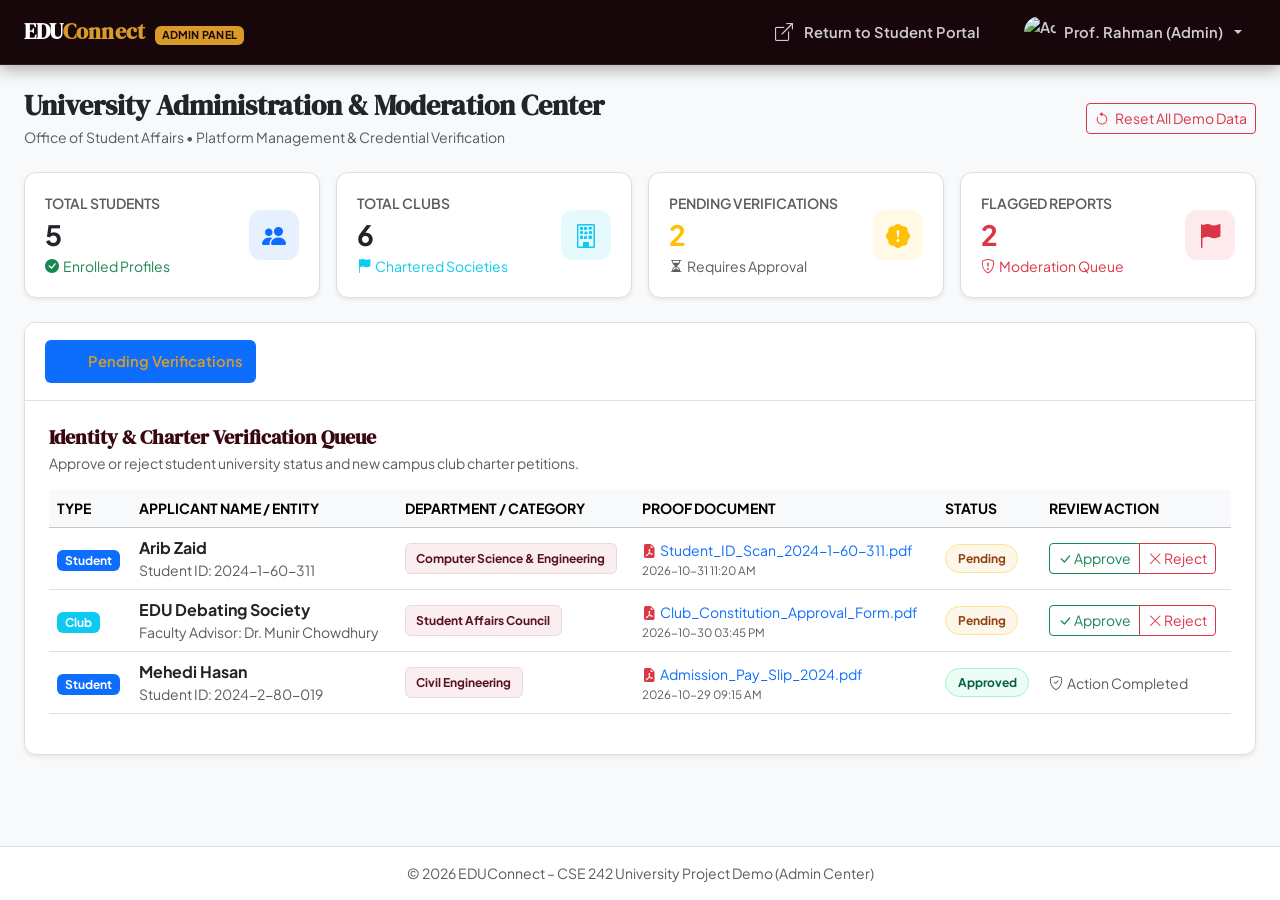
==== admin.html @ 95cd5fd2 "Initial commit" ====
<!DOCTYPE html>
<html lang="en">
<head>
  <meta charset="UTF-8">
  <meta name="viewport" content="width=device-width, initial-scale=1.0">
  <title>Admin Dashboard – EDUConnect</title>
  
  <!-- Bootstrap 5 CSS -->
  <link href="https://cdn.jsdelivr.net/npm/bootstrap@5.3.3/dist/css/bootstrap.min.css" rel="stylesheet">
  <!-- Bootstrap Icons -->
  <link href="https://cdn.jsdelivr.net/npm/bootstrap-icons@1.11.3/font/bootstrap-icons.min.css" rel="stylesheet">
  <!-- Custom CSS -->
  <link rel="stylesheet" href="assets/css/style.css">
</head>
<body class="bg-light">

  <!-- Top Navigation Bar (Admin Style with Maroon & Gold) -->
  <nav class="navbar navbar-expand-lg edu-navbar py-2">
    <div class="container-fluid px-lg-4">
      <a class="navbar-brand text-white d-flex align-items-center gap-2" href="admin.html">
        <span class="fw-bold">EDU<span class="brand-gold">Connect</span> <span class="badge ms-1 text-uppercase" style="background-color: #d89b27; color: #1c080e; font-size: 0.68rem; font-family: var(--edu-sans);">Admin Panel</span></span>
      </a>

      <button class="navbar-toggler" type="button" data-bs-toggle="collapse" data-bs-target="#navbarAdmin">
        <span class="navbar-toggler-icon"></span>
      </button>

      <div class="collapse navbar-collapse" id="navbarAdmin">
        <ul class="navbar-nav ms-auto align-items-center gap-2">
          <li class="nav-item">
            <a class="nav-link text-light small" href="dashboard.html">
              <i class="bi bi-box-arrow-up-right me-1"></i> Return to Student Portal
            </a>
          </li>

          <!-- User Profile & Demo Switcher Dropdown -->
          <li class="nav-item dropdown ms-lg-2">
            <a class="nav-link dropdown-toggle d-flex align-items-center gap-2 p-1 text-light" href="#" role="button" data-bs-toggle="dropdown">
              <img src="https://images.unsplash.com/photo-1472099645785-5658abf4ff4e?auto=format&fit=crop&w=400&q=80" alt="Admin" class="rounded-circle" style="width: 32px; height: 32px; object-fit: cover;">
              <span class="d-none d-lg-inline fw-semibold">Prof. Rahman (Admin)</span>
            </a>
            <ul class="dropdown-menu dropdown-menu-end shadow-sm">
              <li><h6 class="dropdown-header">Switch Demo User</h6></li>
              <li><a class="dropdown-item" href="#" data-switch-role="student"><i class="bi bi-person text-primary me-2"></i>Student (Farhan)</a></li>
              <li><a class="dropdown-item" href="#" data-switch-role="club_rep"><i class="bi bi-flag text-info me-2"></i>Club Rep (Robotics)</a></li>
              <li><a class="dropdown-item" href="#" data-switch-role="admin"><i class="bi bi-shield-check text-danger me-2"></i>Admin (Prof. Rahman)</a></li>
              <li><hr class="dropdown-divider"></li>
              <li><a class="dropdown-item text-danger" href="login.html" data-action="logout" onclick="handleLogout(event)"><i class="bi bi-box-arrow-right me-2"></i>Log Out</a></li>
            </ul>
          </li>
        </ul>
      </div>
    </div>
  </nav>

  <!-- Admin Main Container -->
  <main class="container-fluid px-lg-4 py-4" id="admin-metrics-container">
    
    <!-- Page Title & Greeting -->
    <div class="d-flex flex-column flex-md-row justify-content-between align-items-md-center mb-4 gap-2">
      <div>
        <h3 class="fw-bold mb-1 text-dark">University Administration &amp; Moderation Center</h3>
        <p class="text-muted small mb-0">Office of Student Affairs &bull; Platform Management &amp; Credential Verification</p>
      </div>
      <div>
        <button class="btn btn-sm btn-outline-danger" id="btn-reset-demo-data">
          <i class="bi bi-arrow-counterclockwise me-1"></i> Reset All Demo Data
        </button>
      </div>
    </div>

    <!-- 1. Four Statistic Metric Cards -->
    <div class="row g-3 mb-4">
      <div class="col-sm-6 col-xl-3">
        <div class="stat-card shadow-sm">
          <div>
            <div class="text-muted small fw-semibold text-uppercase">Total Students</div>
            <div class="fs-3 fw-bold text-dark" id="stat-total-students">5</div>
            <div class="text-success small"><i class="bi bi-check-circle-fill me-1"></i>Enrolled Profiles</div>
          </div>
          <div class="stat-icon bg-primary bg-opacity-10 text-primary">
            <i class="bi bi-people-fill"></i>
          </div>
        </div>
      </div>

      <div class="col-sm-6 col-xl-3">
        <div class="stat-card shadow-sm">
          <div>
            <div class="text-muted small fw-semibold text-uppercase">Total Clubs</div>
            <div class="fs-3 fw-bold text-dark" id="stat-total-clubs">5</div>
            <div class="text-info small"><i class="bi bi-flag-fill me-1"></i>Chartered Societies</div>
          </div>
          <div class="stat-icon bg-info bg-opacity-10 text-info">
            <i class="bi bi-building"></i>
          </div>
        </div>
      </div>

      <div class="col-sm-6 col-xl-3">
        <div class="stat-card shadow-sm">
          <div>
            <div class="text-muted small fw-semibold text-uppercase">Pending Verifications</div>
            <div class="fs-3 fw-bold text-warning" id="stat-pending-verifs">2</div>
            <div class="text-muted small"><i class="bi bi-hourglass-split me-1"></i>Requires Approval</div>
          </div>
          <div class="stat-icon bg-warning bg-opacity-10 text-warning">
            <i class="bi bi-patch-exclamation-fill"></i>
          </div>
        </div>
      </div>

      <div class="col-sm-6 col-xl-3">
        <div class="stat-card shadow-sm">
          <div>
            <div class="text-muted small fw-semibold text-uppercase">Flagged Reports</div>
            <div class="fs-3 fw-bold text-danger" id="stat-active-reports">2</div>
            <div class="text-danger small"><i class="bi bi-shield-exclamation me-1"></i>Moderation Queue</div>
          </div>
          <div class="stat-icon bg-danger bg-opacity-10 text-danger">
            <i class="bi bi-flag-fill"></i>
          </div>
        </div>
      </div>
    </div>

    <!-- Admin Tabs: Verifications, User Management, Club Management, Moderation -->
    <div class="edu-card shadow-sm mb-4">
      <div class="edu-card-header bg-white border-bottom">
        <ul class="nav nav-pills card-header-pills" id="adminMainTabs" role="tablist">
          <li class="nav-item">
            <button class="nav-link active fw-semibold" id="tab-verifs" data-bs-toggle="pill" data-bs-target="#content-verifs" type="button" role="tab">
              <i class="bi bi-patch-check-fill me-1 text-primary"></i> Pending Verifications
            </button>
          </li>
          <li class="nav-item">
            <button class="nav-link fw-semibold" id="tab-users" data-bs-toggle="pill" data-bs-target="#content-users" type="button" role="tab">
              <i class="bi bi-people me-1"></i> Student Directory
            </button>
          </li>
          <li class="nav-item">
            <button class="nav-link fw-semibold" id="tab-clubs" data-bs-toggle="pill" data-bs-target="#content-clubs" type="button" role="tab">
              <i class="bi bi-flag me-1"></i> Club Management
            </button>
          </li>
          <li class="nav-item">
            <button class="nav-link fw-semibold text-danger" id="tab-reports" data-bs-toggle="pill" data-bs-target="#content-reports" type="button" role="tab">
              <i class="bi bi-shield-exclamation me-1"></i> Moderation Reports
            </button>
          </li>
        </ul>
      </div>

      <div class="tab-content p-4" id="adminTabContent">

        <!-- TAB 1: PENDING VERIFICATIONS (STUDENTS & CLUBS) -->
        <div class="tab-pane fade show active" id="content-verifs" role="tabpanel">
          <div class="d-flex justify-content-between align-items-center mb-3">
            <div>
              <h5 class="fw-bold mb-1">Identity &amp; Charter Verification Queue</h5>
              <p class="text-muted small mb-0">Approve or reject student university status and new campus club charter petitions.</p>
            </div>
          </div>

          <div class="table-responsive">
            <table class="table table-hover align-middle">
              <thead class="table-light small text-muted text-uppercase">
                <tr>
                  <th>Type</th>
                  <th>Applicant Name / Entity</th>
                  <th>Department / Category</th>
                  <th>Proof Document</th>
                  <th>Status</th>
                  <th>Review Action</th>
                </tr>
              </thead>
              <tbody id="verifications-table-body">
                <!-- Dynamically populated by admin.js -->
              </tbody>
            </table>
          </div>
        </div>

        <!-- TAB 2: USER MANAGEMENT -->
        <div class="tab-pane fade" id="content-users" role="tabpanel">
          <div class="d-flex justify-content-between align-items-center mb-3">
            <div>
              <h5 class="fw-bold mb-1">Enrolled Students Database</h5>
              <p class="text-muted small mb-0">Directly manage student verification badges and review academic standing.</p>
            </div>
          </div>

          <div class="table-responsive">
            <table class="table table-hover align-middle">
              <thead class="table-light small text-muted text-uppercase">
                <tr>
                  <th>Student Info</th>
                  <th>Student ID</th>
                  <th>Department</th>
                  <th>Verification Status</th>
                  <th>Actions</th>
                </tr>
              </thead>
              <tbody id="admin-users-table-body">
                <!-- Dynamically populated by admin.js -->
              </tbody>
            </table>
          </div>
        </div>

        <!-- TAB 3: CLUB DIRECTORY MANAGEMENT -->
        <div class="tab-pane fade" id="content-clubs" role="tabpanel">
          <div class="d-flex justify-content-between align-items-center mb-3">
            <div>
              <h5 class="fw-bold mb-1">Chartered Campus Organizations</h5>
              <p class="text-muted small mb-0">Overview of official university student clubs, advisors, and recruitment statuses.</p>
            </div>
          </div>

          <div class="table-responsive">
            <table class="table table-hover align-middle">
              <thead class="table-light small text-muted text-uppercase">
                <tr>
                  <th>Club</th>
                  <th>Category</th>
                  <th>Faculty Advisor</th>
                  <th>Members</th>
                  <th>Recruitment</th>
                  <th>Actions</th>
                </tr>
              </thead>
              <tbody id="admin-clubs-table-body">
                <!-- Dynamically populated by admin.js -->
              </tbody>
            </table>
          </div>
        </div>

        <!-- TAB 4: MODERATION REPORTS -->
        <div class="tab-pane fade" id="content-reports" role="tabpanel">
          <div class="d-flex justify-content-between align-items-center mb-3">
            <div>
              <h5 class="fw-bold mb-1 text-danger">Reported Items &amp; Content Moderation</h5>
              <p class="text-muted small mb-0">Review posts or profiles flagged by students for code-of-conduct violations.</p>
            </div>
          </div>

          <div class="table-responsive">
            <table class="table table-hover align-middle">
              <thead class="table-light small text-muted text-uppercase">
                <tr>
                  <th>Flagged Content</th>
                  <th>Reported By</th>
                  <th>Reason / Violation</th>
                  <th>Resolution Status</th>
                  <th>Moderation Actions</th>
                </tr>
              </thead>
              <tbody id="admin-reports-table-body">
                <!-- Dynamically populated by admin.js -->
              </tbody>
            </table>
          </div>
        </div>

      </div>
    </div>

  </main>

  <!-- Footer -->
  <footer class="py-3 bg-white border-top text-center text-muted small mt-auto">
    <div class="container">
      &copy; 2026 EDUConnect – CSE 242 University Project Demo (Admin Center)
    </div>
  </footer>

  <!-- Bootstrap 5 Bundle JS -->
  <script src="https://cdn.jsdelivr.net/npm/bootstrap@5.3.3/dist/js/bootstrap.bundle.min.js"></script>
  <!-- Application Scripts -->
  <script src="assets/js/data.js"></script>
  <script src="assets/js/app.js"></script>
  <script src="assets/js/admin.js"></script>
</body>
</html>
---- assets/css/style.css ----
/* ==========================================================================
   EDUConnect - University Professional Networking & Club Management Platform
   Custom Stylesheet (Built on Bootstrap 5)
   Designed for CSE 242 Project - Clean, Modern, Academic & Accessible
   ========================================================================== */

/* Google Fonts Import */
@import url('https://fonts.googleapis.com/css2?family=DM+Serif+Display:ital@0;1&family=Plus+Jakarta+Sans:wght@300;400;500;600;700;800&display=swap');

:root {
  --edu-maroon: #58101e;
  --edu-maroon-dark: #380811;
  --edu-maroon-light: #721627;
  --edu-gold: #d89b27;
  --edu-gold-hover: #ebac36;
  --edu-gold-soft: #fcf6eb;
  --edu-gold-bg: #dfa838;
  --edu-charcoal: #17070b;
  --edu-charcoal-light: #2b2227;

  /* Global Theme Aliases */
  --edu-primary: #58101e;
  --edu-primary-hover: #721627;
  --edu-primary-soft: #faeef1;
  --edu-secondary: #d89b27;
  --edu-accent: #059669;
  --edu-warning: #d97706;
  --edu-danger: #dc2626;
  --edu-bg: #fdfaf6;
  --edu-card-bg: #ffffff;
  --edu-border: #ebd8dc;
  --edu-border-hover: #dec4cb;
  --edu-text-dark: #1c080e;
  --edu-text-muted: #735d64;

  --edu-serif: 'DM Serif Display', Georgia, serif;
  --edu-sans: 'Plus Jakarta Sans', -apple-system, BlinkMacSystemFont, 'Segoe UI', Roboto, sans-serif;

  --edu-shadow-sm: 0 2px 4px 0 rgba(40, 8, 15, 0.05);
  --edu-shadow: 0 4px 12px -2px rgba(40, 8, 15, 0.08), 0 2px 6px -1px rgba(40, 8, 15, 0.04);
  --edu-shadow-lg: 0 12px 24px -4px rgba(40, 8, 15, 0.12), 0 4px 8px -2px rgba(40, 8, 15, 0.04);
  --edu-radius: 12px;
  --edu-radius-sm: 8px;
  --edu-radius-lg: 16px;
  --edu-radius-pill: 9999px;
}

body {
  font-family: 'Plus Jakarta Sans', -apple-system, BlinkMacSystemFont, 'Segoe UI', Roboto, sans-serif;
  background-color: var(--edu-bg);
  color: var(--edu-text-dark);
  min-height: 100vh;
  display: flex;
  flex-direction: column;
  -webkit-font-smoothing: antialiased;
}

h1, h2, h3, h4, h5, h6, .brand-font, .serif-heading {
  font-family: var(--edu-serif);
  font-weight: 700;
  color: var(--edu-maroon-dark);
}

/* ==========================================================================
   Global Navigation Bar (Dark Maroon Theme with Gold Accents)
   ========================================================================== */
.edu-navbar {
  background-color: var(--edu-charcoal) !important;
  border-bottom: 1px solid rgba(255, 255, 255, 0.08) !important;
  box-shadow: 0 4px 16px rgba(23, 7, 11, 0.35);
  padding: 0.65rem 0;
  position: sticky;
  top: 0;
  z-index: 1030;
}

.navbar-brand {
  display: flex;
  align-items: center;
  gap: 0.6rem;
  font-family: var(--edu-serif);
  font-size: 1.4rem;
  font-weight: 700;
  color: #ffffff !important;
  letter-spacing: 0.01em;
}

.brand-gold {
  color: var(--edu-gold) !important;
}

.brand-badge {
  background: linear-gradient(135deg, var(--edu-maroon-light), var(--edu-gold));
  color: #fff;
  width: 36px;
  height: 36px;
  border-radius: 10px;
  display: flex;
  align-items: center;
  justify-content: center;
  font-size: 1.15rem;
  box-shadow: 0 4px 10px rgba(216, 155, 39, 0.3);
}

.nav-link {
  font-family: var(--edu-sans);
  font-weight: 600;
  font-size: 0.92rem;
  color: rgba(255, 255, 255, 0.8) !important;
  padding: 0.5rem 0.85rem !important;
  border-radius: var(--edu-radius-pill);
  display: flex;
  align-items: center;
  gap: 0.45rem;
  transition: all 0.2s ease;
}

.nav-link:hover, .nav-link.active {
  color: var(--edu-gold) !important;
  background-color: rgba(255, 255, 255, 0.06);
}

.nav-link i {
  font-size: 1.1rem;
}

.nav-badge-pill {
  font-size: 0.7rem;
  padding: 0.2rem 0.5rem;
  border-radius: 9999px;
  background-color: var(--edu-gold);
  color: var(--edu-charcoal);
  font-weight: 700;
  margin-left: 0.2rem;
}

/* ==========================================================================
   Cards & Layout Components
   ========================================================================== */
.edu-card {
  background: var(--edu-card-bg);
  border: 1px solid var(--edu-border);
  border-radius: var(--edu-radius);
  box-shadow: var(--edu-shadow-sm);
  transition: transform 0.2s ease, box-shadow 0.2s ease;
  overflow: hidden;
}

.edu-card-hover:hover {
  transform: translateY(-2px);
  box-shadow: var(--edu-shadow);
  border-color: var(--edu-border-hover);
}

.edu-card-header {
  padding: 1.1rem 1.25rem;
  border-bottom: 1px solid var(--edu-border);
  background-color: #ffffff;
  display: flex;
  align-items: center;
  justify-content: space-between;
}

.edu-card-body {
  padding: 1.25rem;
}

/* ==========================================================================
   Sidebar & Left Rail
   ========================================================================== */
.sidebar-profile-card {
  text-align: center;
}

.sidebar-cover {
  height: 70px;
  background: linear-gradient(135deg, #1e3a8a, #0284c7);
  width: 100%;
}

.sidebar-avatar-wrap {
  margin-top: -38px;
  margin-bottom: 0.75rem;
}

.avatar-img {
  width: 72px;
  height: 72px;
  border-radius: 50%;
  border: 3px solid #ffffff;
  object-fit: cover;
  box-shadow: var(--edu-shadow-sm);
  background-color: #e2e8f0;
}

.avatar-sm {
  width: 40px;
  height: 40px;
}

.avatar-lg {
  width: 100px;
  height: 100px;
}

.avatar-xl {
  width: 130px;
  height: 130px;
}

.club-logo-img {
  width: 60px;
  height: 60px;
  border-radius: 12px;
  object-fit: cover;
  border: 2px solid #ffffff;
  box-shadow: var(--edu-shadow-sm);
  background-color: #f1f5f9;
}

/* ==========================================================================
   Buttons & Tags (Maroon & Academic Gold Theme)
   ========================================================================== */
.btn-edu-primary {
  background-color: var(--edu-gold) !important;
  border-color: var(--edu-gold) !important;
  color: var(--edu-charcoal) !important;
  font-weight: 700;
  border-radius: var(--edu-radius-pill);
  padding: 0.52rem 1.35rem;
  transition: all 0.2s ease;
}

.btn-edu-primary:hover {
  background-color: var(--edu-gold-hover) !important;
  border-color: var(--edu-gold-hover) !important;
  color: #000000 !important;
  box-shadow: 0 4px 14px rgba(216, 155, 39, 0.4);
  transform: translateY(-1px);
}

.btn-edu-maroon {
  background-color: var(--edu-maroon) !important;
  border-color: var(--edu-maroon) !important;
  color: #ffffff !important;
  font-weight: 700;
  border-radius: var(--edu-radius-pill);
  padding: 0.52rem 1.35rem;
  transition: all 0.2s ease;
}

.btn-edu-maroon:hover {
  background-color: var(--edu-maroon-light) !important;
  border-color: var(--edu-maroon-light) !important;
  color: #ffffff !important;
  transform: translateY(-1px);
}

.btn-edu-outline {
  border: 1px solid var(--edu-border-hover);
  color: var(--edu-maroon);
  background-color: #ffffff;
  font-weight: 600;
  border-radius: var(--edu-radius-pill);
  padding: 0.48rem 1.15rem;
  transition: all 0.2s ease;
}

.btn-edu-outline:hover {
  background-color: var(--edu-primary-soft);
  border-color: var(--edu-maroon);
  color: var(--edu-maroon);
}

.btn-edu-success {
  background-color: var(--edu-accent);
  color: #fff;
  border: none;
  font-weight: 700;
  border-radius: var(--edu-radius-pill);
}
.btn-edu-success:hover {
  background-color: #047857;
  color: #fff;
}

/* Pill Badges */
.badge-dept {
  background-color: #faeef1;
  color: var(--edu-maroon);
  font-weight: 700;
  font-size: 0.75rem;
  padding: 0.35rem 0.65rem;
  border-radius: 6px;
  display: inline-block;
  border: 1px solid #ebd8dc;
}

.skill-tag {
  background-color: var(--edu-gold-soft);
  color: #8c5b08;
  font-weight: 600;
  font-size: 0.78rem;
  padding: 0.3rem 0.65rem;
  border-radius: 6px;
  display: inline-flex;
  align-items: center;
  gap: 0.3rem;
  margin-right: 0.35rem;
  margin-bottom: 0.4rem;
  border: 1px solid #f6e3c0;
}

.interest-tag {
  background-color: #fcf2f4;
  color: var(--edu-maroon);
  font-weight: 600;
  font-size: 0.78rem;
  padding: 0.3rem 0.65rem;
  border-radius: 6px;
  display: inline-flex;
  align-items: center;
  gap: 0.3rem;
  margin-right: 0.35rem;
  margin-bottom: 0.4rem;
  border: 1px solid #f1d5dc;
}

/* Verification Status Badges */
.status-pill {
  font-size: 0.75rem;
  font-weight: 700;
  padding: 0.3rem 0.7rem;
  border-radius: 9999px;
  display: inline-flex;
  align-items: center;
  gap: 0.35rem;
}

.status-verified {
  background-color: #ecfdf5;
  color: #065f46;
  border: 1px solid #a7f3d0;
}

.status-pending {
  background-color: var(--edu-gold-soft);
  color: #92400e;
  border: 1px solid #fde68a;
}

.status-rejected {
  background-color: #fef2f2;
  color: #991b1b;
  border: 1px solid #fecaca;
}

/* ==========================================================================
   Feed Navigation Tabs
   ========================================================================== */
.feed-tabs {
  background-color: #ffffff;
  border-radius: var(--edu-radius);
  padding: 0.4rem;
  display: flex;
  gap: 0.5rem;
  border: 1px solid var(--edu-border);
  margin-bottom: 1.25rem;
}

.feed-tab-btn {
  flex: 1;
  padding: 0.65rem 1rem;
  font-weight: 700;
  font-size: 0.95rem;
  border: none;
  background: transparent;
  color: var(--edu-text-muted);
  border-radius: var(--edu-radius-pill);
  display: flex;
  align-items: center;
  justify-content: center;
  gap: 0.5rem;
  transition: all 0.2s ease;
}

.feed-tab-btn.active {
  background-color: var(--edu-maroon);
  color: #ffffff;
  box-shadow: 0 4px 10px rgba(88, 16, 30, 0.25);
}

/* ==========================================================================
   Post & Announcement Card
   ========================================================================== */
.post-header {
  display: flex;
  align-items: center;
  justify-content: space-between;
  margin-bottom: 0.85rem;
}

.post-author-info {
  display: flex;
  align-items: center;
  gap: 0.75rem;
}

.post-media {
  border-radius: var(--edu-radius-sm);
  overflow: hidden;
  margin-top: 0.85rem;
  max-height: 380px;
  background-color: #f8f1f3;
}

.post-media img {
  width: 100%;
  height: 100%;
  object-fit: cover;
}

.post-actions {
  display: flex;
  align-items: center;
  gap: 1.5rem;
  padding-top: 0.85rem;
  margin-top: 0.85rem;
  border-top: 1px solid var(--edu-border);
}

.post-action-btn {
  background: none;
  border: none;
  color: var(--edu-text-muted);
  font-size: 0.88rem;
  font-weight: 600;
  display: flex;
  align-items: center;
  gap: 0.4rem;
  padding: 0.35rem 0.6rem;
  border-radius: 6px;
  cursor: pointer;
  transition: all 0.2s;
}

.post-action-btn:hover, .post-action-btn.active {
  color: var(--edu-maroon);
  background-color: var(--edu-primary-soft);
}

/* ==========================================================================
   Profile Page Cover & Layout
   ========================================================================== */
.profile-cover-header {
  height: 220px;
  background: linear-gradient(135deg, #3d0d16 0%, #681523 50%, #d89b27 100%);
  position: relative;
  border-radius: var(--edu-radius) var(--edu-radius) 0 0;
}

.profile-avatar-holder {
  position: absolute;
  bottom: -45px;
  left: 30px;
}

.profile-avatar-large {
  width: 120px;
  height: 120px;
  border-radius: 50%;
  border: 4px solid #ffffff;
  object-fit: cover;
  background-color: #f8f1f3;
  box-shadow: var(--edu-shadow);
}

.profile-info-bar {
  padding-top: 55px;
  padding-left: 30px;
  padding-right: 30px;
  padding-bottom: 25px;
}

/* ==========================================================================
   Sidebar & Left Rail
   ========================================================================== */
.sidebar-profile-card {
  text-align: center;
}

.sidebar-cover {
  height: 70px;
  background: linear-gradient(135deg, #3d0d16, #d89b27);
  width: 100%;
}

.sidebar-avatar-wrap {
  margin-top: -38px;
  margin-bottom: 0.75rem;
}

/* ==========================================================================
   Event Card Date Badge
   ========================================================================== */
.event-date-badge {
  background-color: var(--edu-gold-soft);
  border: 1px solid #ebd0a0;
  border-radius: 10px;
  text-align: center;
  padding: 0.5rem;
  min-width: 65px;
}

.event-date-month {
  font-size: 0.75rem;
  font-weight: 700;
  color: var(--edu-maroon);
  text-transform: uppercase;
}

.event-date-day {
  font-family: var(--edu-serif);
  font-size: 1.5rem;
  font-weight: 700;
  color: var(--edu-maroon-dark);
  line-height: 1.1;
}

/* ==========================================================================
   Notification Items
   ========================================================================== */
.notification-item {
  display: flex;
  align-items: flex-start;
  gap: 1rem;
  padding: 1rem 1.25rem;
  border-bottom: 1px solid var(--edu-border);
  transition: background-color 0.15s ease;
  position: relative;
}

.notification-item:last-child {
  border-bottom: none;
}

.notification-item:hover {
  background-color: #f8fafc;
}

.notification-item.unread {
  background-color: #f0f7ff;
}

.notification-item.unread::before {
  content: '';
  position: absolute;
  left: 0;
  top: 0;
  bottom: 0;
  width: 4px;
  background-color: var(--edu-primary);
}

.notification-icon-wrap {
  width: 42px;
  height: 42px;
  border-radius: 50%;
  display: flex;
  align-items: center;
  justify-content: center;
  font-size: 1.1rem;
  flex-shrink: 0;
}

/* ==========================================================================
   Admin Dashboard Metrics
   ========================================================================== */
.stat-card {
  padding: 1.25rem;
  border-radius: var(--edu-radius);
  background-color: #ffffff;
  border: 1px solid var(--edu-border);
  display: flex;
  align-items: center;
  justify-content: space-between;
}

.stat-icon {
  width: 50px;
  height: 50px;
  border-radius: 12px;
  display: flex;
  align-items: center;
  justify-content: center;
  font-size: 1.5rem;
}

/* ==========================================================================
   Demo Credentials Callout Box
   ========================================================================== */
.demo-credentials-box {
  background-color: #f0f9ff;
  border: 1px solid #bae6fd;
  border-radius: var(--edu-radius);
  padding: 1.25rem;
}

.demo-account-pill {
  cursor: pointer;
  background: #ffffff;
  border: 1px solid #bae6fd;
  border-radius: 8px;
  padding: 0.6rem 0.85rem;
  transition: all 0.2s ease;
  text-align: left;
}

.demo-account-pill:hover {
  background-color: #e0f2fe;
  border-color: #7dd3fc;
  transform: translateY(-1px);
}

/* ==========================================================================
   Toast Notification Styling
   ========================================================================== */
.edu-toast-container {
  position: fixed;
  bottom: 24px;
  right: 24px;
  z-index: 9999;
}

.edu-toast {
  background: var(--edu-navy);
  color: #ffffff;
  border-radius: var(--edu-radius-sm);
  box-shadow: var(--edu-shadow-lg);
  padding: 0.85rem 1.25rem;
  display: flex;
  align-items: center;
  gap: 0.75rem;
  margin-top: 0.5rem;
  animation: slideInUp 0.3s cubic-bezier(0.16, 1, 0.3, 1);
  min-width: 280px;
}

@keyframes slideInUp {
  from {
    transform: translateY(20px);
    opacity: 0;
  }
  to {
    transform: translateY(0);
    opacity: 1;
  }
}

/* ==========================================================================
   Footer
   ========================================================================== */
.edu-footer {
  background-color: #ffffff;
  border-top: 1px solid var(--edu-border);
  padding: 2rem 0;
  margin-top: auto;
  font-size: 0.88rem;
  color: var(--edu-text-muted);
}

/* Print / Utilities */
.cursor-pointer { cursor: pointer; }
.text-edu-primary { color: var(--edu-primary) !important; }
.bg-edu-primary-soft { background-color: var(--edu-primary-soft) !important; }

/* Responsive adjustments */
@media (max-width: 768px) {
  .profile-cover-header {
    height: 160px;
  }
  .profile-avatar-large {
    width: 90px;
    height: 90px;
  }
  .profile-info-bar {
    padding-top: 45px;
    padding-left: 15px;
    padding-right: 15px;
  }
}

/* ==========================================================================
   Custom Club Profile Design System (Maroon & Academic Gold Theme)
   Follows the exact UI/UX specification in the user mockup
   ========================================================================== */

/* Top bar dark theme for club profile */
.club-profile-nav {
  background-color: #17070b !important;
  border-bottom: 1px solid rgba(255, 255, 255, 0.08) !important;
}
.club-profile-nav .navbar-brand {
  color: #ffffff !important;
  font-family: var(--club-serif) !important;
  font-size: 1.4rem !important;
}
.club-profile-nav .brand-gold {
  color: #dfa838 !important;
}
.club-profile-nav .nav-link {
  color: rgba(255, 255, 255, 0.8) !important;
}
.club-profile-nav .nav-link:hover, .club-profile-nav .nav-link.active {
  color: #dfa838 !important;
  background-color: transparent !important;
}

/* Hero Section */
.club-profile-hero {
  position: relative;
  background-size: cover;
  background-position: center;
  min-height: 480px;
  color: #ffffff;
  padding: 3.5rem 0 3rem;
  display: flex;
  align-items: center;
}

.club-profile-hero::before {
  content: '';
  position: absolute;
  top: 0; left: 0; right: 0; bottom: 0;
  background: linear-gradient(135deg, rgba(20, 4, 8, 0.82) 0%, rgba(55, 12, 22, 0.75) 50%, rgba(15, 6, 10, 0.88) 100%);
  z-index: 1;
}

.club-hero-content {
  position: relative;
  z-index: 2;
}

/* Round Emblem Seal */
.club-emblem-wrap {
  width: 96px;
  height: 96px;
  border-radius: 50%;
  border: 3px solid #d89b27;
  background: radial-gradient(circle, #3d0d16 0%, #1a0509 100%);
  display: flex;
  align-items: center;
  justify-content: center;
  margin-bottom: 1.25rem;
  box-shadow: 0 8px 24px rgba(0, 0, 0, 0.4);
}

.club-emblem-icon {
  font-size: 2.75rem;
  color: #dfa838;
}

.club-title-serif {
  font-family: var(--club-serif);
  font-size: 3.5rem;
  line-height: 1.05;
  color: #ffffff;
  margin-bottom: 0.5rem;
  letter-spacing: -0.01em;
}

.club-subtitle-gold {
  color: #dfa838;
  font-size: 1.15rem;
  font-weight: 500;
  margin-bottom: 1.75rem;
}

/* Buttons */
.btn-gold-pill {
  background-color: #d89b27;
  color: #1f070e;
  font-weight: 700;
  border-radius: 9999px;
  padding: 0.55rem 1.4rem;
  border: none;
  font-size: 0.92rem;
  transition: all 0.2s ease;
  display: inline-flex;
  align-items: center;
  gap: 0.4rem;
}
.btn-gold-pill:hover {
  background-color: #ebac36;
  color: #150409;
  transform: translateY(-1px);
  box-shadow: 0 4px 14px rgba(216, 155, 39, 0.4);
}

.btn-pill-dark {
  background-color: rgba(0, 0, 0, 0.45);
  color: #ffffff;
  border: 1px solid rgba(255, 255, 255, 0.25);
  border-radius: 9999px;
  padding: 0.55rem 1.3rem;
  font-weight: 600;
  font-size: 0.92rem;
  transition: all 0.2s ease;
}
.btn-pill-dark:hover {
  background-color: rgba(255, 255, 255, 0.15);
  color: #ffffff;
}

.btn-maroon-pill {
  background-color: #58101e;
  color: #ffffff;
  font-weight: 700;
  border-radius: 9999px;
  padding: 0.5rem 1.35rem;
  border: none;
  font-size: 0.88rem;
  transition: all 0.2s ease;
}
.btn-maroon-pill:hover {
  background-color: #721627;
  color: #ffffff;
  transform: translateY(-1px);
}

/* Featured 4-Polaroid Grid in Hero */
.featured-label {
  color: #dfa838;
  font-size: 0.95rem;
  font-style: italic;
  font-weight: 500;
  margin-bottom: 1rem;
}

.featured-polaroid-grid {
  display: grid;
  grid-template-columns: repeat(2, 1fr);
  gap: 1rem;
}

.featured-polaroid-card {
  background-color: #ffffff;
  border-radius: 8px;
  padding: 6px;
  box-shadow: 0 10px 25px rgba(0, 0, 0, 0.35);
  transition: transform 0.25s ease, box-shadow 0.25s ease;
  cursor: pointer;
  text-decoration: none !important;
  display: block;
}
.featured-polaroid-card:hover {
  transform: translateY(-4px) scale(1.02);
  box-shadow: 0 14px 30px rgba(0, 0, 0, 0.5);
}

.featured-polaroid-card:nth-child(1) { transform: rotate(-1.5deg); }
.featured-polaroid-card:nth-child(2) { transform: rotate(1.5deg); }
.featured-polaroid-card:nth-child(3) { transform: rotate(1.2deg); }
.featured-polaroid-card:nth-child(4) { transform: rotate(-1.8deg); }

.featured-polaroid-card:hover {
  transform: rotate(0deg) translateY(-4px) !important;
}

.polaroid-media-box {
  height: 120px;
  border-radius: 4px;
  display: flex;
  align-items: center;
  justify-content: center;
  color: #ffffff;
  font-weight: 700;
  font-size: 0.88rem;
  letter-spacing: 0.05em;
  position: relative;
  overflow: hidden;
}
.polaroid-media-box.maroon-bg { background-color: #6b1725; }
.polaroid-media-box.gold-bg { background-color: #b8861d; }
.polaroid-media-box.charcoal-bg { background-color: #2b2227; }

.polaroid-content {
  padding: 0.45rem 0.25rem 0.2rem;
}
.polaroid-title {
  font-weight: 700;
  color: #17070b;
  font-size: 0.88rem;
  line-height: 1.2;
}
.polaroid-sub {
  color: #78656a;
  font-size: 0.72rem;
}

/* Club Meta Strip below Hero */
.club-meta-strip {
  background-color: #24060d;
  color: #ffffff;
  padding: 0.85rem 0;
  border-bottom: 1px solid rgba(255, 255, 255, 0.08);
}
.social-pill-btn {
  background-color: #3b0e17;
  color: #ffffff;
  border: 1px solid #5d1a27;
  border-radius: 9999px;
  padding: 0.35rem 0.95rem;
  font-size: 0.82rem;
  font-weight: 600;
  text-decoration: none;
  transition: all 0.2s ease;
}
.social-pill-btn:hover {
  background-color: #551422;
  color: #ffffff;
}

/* Subnav Anchor Pills */
.subnav-pills-bar {
  background-color: #ffffff;
  padding: 1.25rem 0;
  border-bottom: 1px solid #eee5e7;
}
.subnav-pill {
  background-color: #ffffff;
  border: 1px solid #d1b8be;
  color: #4a1520;
  border-radius: 9999px;
  padding: 0.45rem 1.4rem;
  font-weight: 600;
  font-size: 0.92rem;
  text-decoration: none;
  transition: all 0.2s ease;
  display: inline-block;
}
.subnav-pill:hover, .subnav-pill.active {
  background-color: #58101e;
  border-color: #58101e;
  color: #ffffff;
}

/* General Club Section Heading */
.club-section-heading {
  font-family: var(--club-serif);
  font-size: 2.4rem;
  font-weight: 700;
  margin-bottom: 1.5rem;
}

/* Photo Cards 3-Grid */
.club-photo-card {
  border-radius: 8px;
  height: 220px;
  position: relative;
  overflow: hidden;
  display: flex;
  align-items: flex-end;
  padding: 1rem;
  color: #ffffff;
  font-weight: 700;
  box-shadow: 0 6px 18px rgba(0, 0, 0, 0.12);
  transition: transform 0.2s ease;
}
.club-photo-card:hover {
  transform: translateY(-3px);
}
.club-photo-card.maroon {
  background-color: #631422;
}
.club-photo-card.gold {
  background-color: #b8861d;
}
.club-photo-card.charcoal {
  background-color: #2b2227;
}
.club-photo-label {
  font-size: 0.85rem;
  font-weight: 700;
  letter-spacing: 0.04em;
  background: rgba(0, 0, 0, 0.45);
  backdrop-filter: blur(4px);
  padding: 0.35rem 0.75rem;
  border-radius: 4px;
}

/* Goals list */
.club-goals-list {
  list-style: none;
  padding-left: 0;
}
.club-goals-list li {
  font-family: var(--club-serif);
  font-size: 1.15rem;
  color: #3b0e17;
  padding: 0.45rem 0;
  border-bottom: 1px dashed #e6d3d7;
}

/* Events Section (Deep Maroon Background) */
.club-events-section {
  background-color: #3e0b15;
  color: #ffffff;
  padding: 4rem 0;
}
.club-events-section .club-section-heading {
  color: #ffffff;
}

/* Ticket Card */
.event-ticket-card {
  background-color: #ffffff;
  border-radius: 12px;
  padding: 1rem 1.5rem;
  display: flex;
  align-items: center;
  justify-content: space-between;
  margin-bottom: 1.25rem;
  box-shadow: 0 4px 15px rgba(0, 0, 0, 0.2);
  color: #17070b;
}

.ticket-date-block {
  text-align: center;
  min-width: 80px;
  padding-right: 1.5rem;
  border-right: 2px dashed #e0c8ce;
  margin-right: 1.5rem;
}
.ticket-date-num {
  font-family: var(--club-serif);
  font-size: 2.2rem;
  line-height: 1;
  color: #58101e;
  font-weight: 700;
}
.ticket-date-mon {
  font-size: 0.82rem;
  font-weight: 700;
  color: #58101e;
  text-transform: uppercase;
}

.ticket-info-block {
  flex-grow: 1;
}
.ticket-title {
  font-family: var(--club-serif);
  font-size: 1.35rem;
  font-weight: 700;
  margin-bottom: 0.2rem;
  color: #17070b;
}
.ticket-meta {
  color: #6d5b60;
  font-size: 0.88rem;
}

/* Active Recruitments Section */
.recruitment-card {
  background-color: #ffffff;
  border: 1px solid #e0c8ce;
  border-radius: 12px;
  padding: 1.5rem;
  height: 100%;
  display: flex;
  flex-direction: column;
  transition: transform 0.2s ease, box-shadow 0.2s ease;
}
.recruitment-card:hover {
  transform: translateY(-2px);
  box-shadow: 0 8px 20px rgba(0, 0, 0, 0.08);
}

.recruitment-close-pill {
  background-color: #dfa838;
  color: #1a080d;
  font-weight: 700;
  font-size: 0.75rem;
  padding: 0.3rem 0.75rem;
  border-radius: 6px;
  display: inline-block;
  margin-bottom: 0.85rem;
  align-self: flex-start;
}
.recruitment-role-title {
  font-family: var(--club-serif);
  font-size: 1.45rem;
  color: #17070b;
  margin-bottom: 0.5rem;
}
.recruitment-desc {
  color: #665056;
  font-size: 0.88rem;
  margin-bottom: 1.25rem;
  flex-grow: 1;
}

/* Achievements Section (Warm Mustard Gold) */
.club-achievements-section {
  background-color: #dfa838;
  color: #1c080e;
  padding: 4rem 0 4.5rem;
}
.club-achievements-section .club-section-heading {
  color: #1c080e;
}

.achievement-stat-num {
  font-family: var(--club-serif);
  font-size: 3.8rem;
  line-height: 1;
  font-weight: 700;
  color: #1c080e;
  margin-bottom: 0.25rem;
}
.achievement-stat-title {
  font-family: var(--club-serif);
  font-size: 1.25rem;
  font-weight: 700;
  color: #1c080e;
  margin-bottom: 0.2rem;
}
.achievement-stat-sub {
  color: #4f3310;
  font-size: 0.82rem;
}

/* Club Minimalist Footer */
.club-minimal-footer {
  background-color: #f7ede0;
  border-top: 1px solid rgba(0, 0, 0, 0.06);
  padding: 1.25rem 0;
  text-align: center;
  font-size: 0.82rem;
  color: #6b5540;
  font-family: var(--club-serif);
}

/* ==========================================================================
   Homepage (index.html) Theme - Identical Match to East Delta University Mockup
   ========================================================================== */
.edu-home-page {
  background-color: #faf6f0;
  color: #1a080d;
}

/* Homepage Navbar (Seamless deep maroon background) */
.home-navbar {
  background-color: #440d1a !important;
  border-bottom: 1px solid rgba(255, 255, 255, 0.05);
  padding: 1.25rem 0;
}

.home-brand {
  font-family: var(--edu-serif);
  font-size: 1.7rem;
  font-weight: 700;
  color: #ffffff !important;
  text-decoration: none;
  letter-spacing: -0.01em;
}

.home-nav-link {
  color: #eed7dc !important;
  font-weight: 500;
  font-size: 0.98rem;
  text-decoration: none;
  padding: 0.4rem 1.1rem;
  transition: color 0.2s ease;
}

.home-nav-link:hover {
  color: #ffffff !important;
}

.home-nav-login {
  color: #dfa838 !important;
  font-weight: 600;
  font-size: 0.98rem;
  text-decoration: none;
  padding: 0.4rem 1.1rem;
  transition: color 0.2s ease;
}

.home-nav-login:hover {
  color: #f7be4b !important;
}

/* Homepage Hero Section */
.home-hero-section {
  background-color: #440d1a;
  color: #ffffff;
  padding: 4.5rem 0 5.5rem;
  position: relative;
}

.home-hero-kicker {
  font-size: 0.82rem;
  letter-spacing: 0.18em;
  font-weight: 600;
  text-transform: uppercase;
  color: #d69ca6;
  margin-bottom: 1.5rem;
}

.home-hero-headline {
  font-family: var(--edu-serif);
  font-size: 4.25rem;
  line-height: 1.05;
  font-weight: 700;
  color: #ffffff;
  margin-bottom: 1.5rem;
  letter-spacing: -0.01em;
}

.home-hero-headline .gold-text {
  color: #dfa838;
}

.home-hero-sub {
  color: #ebd3d9;
  font-size: 1.18rem;
  line-height: 1.6;
  max-width: 420px;
  margin-bottom: 2.25rem;
  font-weight: 400;
}

.btn-hero-explore {
  background-color: #dfa838;
  color: #350812 !important;
  font-weight: 700;
  font-size: 1.05rem;
  padding: 0.85rem 2.25rem;
  border-radius: 999px;
  text-decoration: none;
  display: inline-block;
  transition: all 0.2s ease;
  border: none;
  box-shadow: 0 4px 14px rgba(0, 0, 0, 0.15);
}

.btn-hero-explore:hover {
  background-color: #ebb543;
  color: #20040a !important;
  transform: translateY(-2px);
  box-shadow: 0 6px 18px rgba(0, 0, 0, 0.25);
}

.home-hero-img-wrap {
  border-radius: 28px;
  overflow: hidden;
  box-shadow: 0 20px 44px rgba(15, 2, 5, 0.45);
}

.home-hero-img {
  width: 100%;
  height: auto;
  display: block;
  object-fit: cover;
  border-radius: 28px;
}

/* Sections Common Header */
.home-section-header {
  display: flex;
  align-items: baseline;
  justify-content: space-between;
  margin-bottom: 2rem;
}

.home-section-title {
  font-family: var(--edu-serif);
  font-size: 2.3rem;
  font-weight: 700;
  color: #1c060c;
  margin-bottom: 0;
}

.home-section-link {
  color: #551120;
  font-weight: 600;
  text-decoration: none;
  font-size: 0.98rem;
  transition: transform 0.2s ease, color 0.2s ease;
}

.home-section-link:hover {
  color: #7b182d;
  text-decoration: underline;
}

/* Popular Clubs Cards */
.home-club-card {
  background: #ffffff;
  border: 1px solid #ebd9dc;
  border-radius: 16px;
  padding: 2.25rem 2rem;
  height: 100%;
  display: flex;
  flex-direction: column;
  box-shadow: 0 2px 10px rgba(35, 7, 13, 0.03);
  transition: transform 0.2s ease, box-shadow 0.2s ease, border-color 0.2s ease;
  text-decoration: none;
}

.home-club-card:hover {
  transform: translateY(-4px);
  box-shadow: 0 10px 28px rgba(35, 7, 13, 0.08);
  border-color: #dfc2c8;
}

.club-circle-avatar {
  width: 48px;
  height: 48px;
  border-radius: 50%;
  background-color: #f7e6e9;
  color: #58101e;
  font-family: var(--edu-serif);
  font-size: 1.4rem;
  font-weight: 700;
  display: flex;
  align-items: center;
  justify-content: center;
  margin-bottom: 1.5rem;
}

.home-club-title {
  font-family: var(--edu-sans);
  font-size: 1.25rem;
  font-weight: 700;
  color: #17070b;
  margin-bottom: 0.6rem;
}

.home-club-desc {
  color: #69555c;
  font-size: 0.95rem;
  line-height: 1.55;
  margin-bottom: 1.75rem;
  flex-grow: 1;
}

.home-club-action {
  color: #58101e;
  font-weight: 600;
  font-size: 0.95rem;
  display: inline-flex;
  align-items: center;
  gap: 0.35rem;
}

/* Upcoming Events Container */
.home-events-container {
  background: #ffffff;
  border: 1px solid #ebd9dc;
  border-radius: 16px;
  overflow: hidden;
  box-shadow: 0 2px 10px rgba(35, 7, 13, 0.03);
}

.home-event-row {
  display: flex;
  align-items: center;
  justify-content: space-between;
  padding: 1.35rem 2.25rem;
  border-bottom: 1px solid #f2e6e9;
  transition: background-color 0.15s ease;
}

.home-event-row:last-child {
  border-bottom: none;
}

.home-event-row:hover {
  background-color: #fdf8f9;
}

.home-event-date {
  display: flex;
  flex-direction: column;
  align-items: center;
  justify-content: center;
  min-width: 55px;
  margin-right: 2rem;
}

.home-event-date .event-month {
  font-size: 0.72rem;
  font-weight: 700;
  text-transform: uppercase;
  color: #782637;
  letter-spacing: 0.06em;
}

.home-event-date .event-day {
  font-size: 1.7rem;
  font-weight: 800;
  color: #440d1a;
  line-height: 1.05;
  font-family: var(--edu-sans);
}

.home-event-title-wrap {
  flex-grow: 1;
}

.home-event-title {
  font-weight: 700;
  font-size: 1.1rem;
  color: #17070b;
  text-decoration: none;
}

.home-event-title:hover {
  color: #58101e;
}

.home-event-meta {
  color: #69555c;
  font-size: 0.95rem;
  font-weight: 400;
  text-align: right;
  white-space: nowrap;
}

/* Homepage Footer */
.home-footer {
  background-color: transparent;
  border-top: 1px solid #ebd9dc;
  padding: 2.25rem 0 2.5rem;
}

.home-footer-left {
  color: #543e45;
  font-size: 0.95rem;
  font-weight: 500;
}

.home-footer-right {
  font-family: var(--edu-serif);
  font-style: italic;
  color: #543e45;
  font-size: 1.1rem;
}

/* Responsive adjustments */
@media (max-width: 768px) {
  .home-hero-headline {
    font-size: 3rem;
  }
  .home-event-row {
    flex-direction: column;
    align-items: flex-start;
    gap: 0.5rem;
    padding: 1.25rem 1.5rem;
  }
  .home-event-meta {
    text-align: left;
    margin-left: calc(55px + 2rem);
  }
}
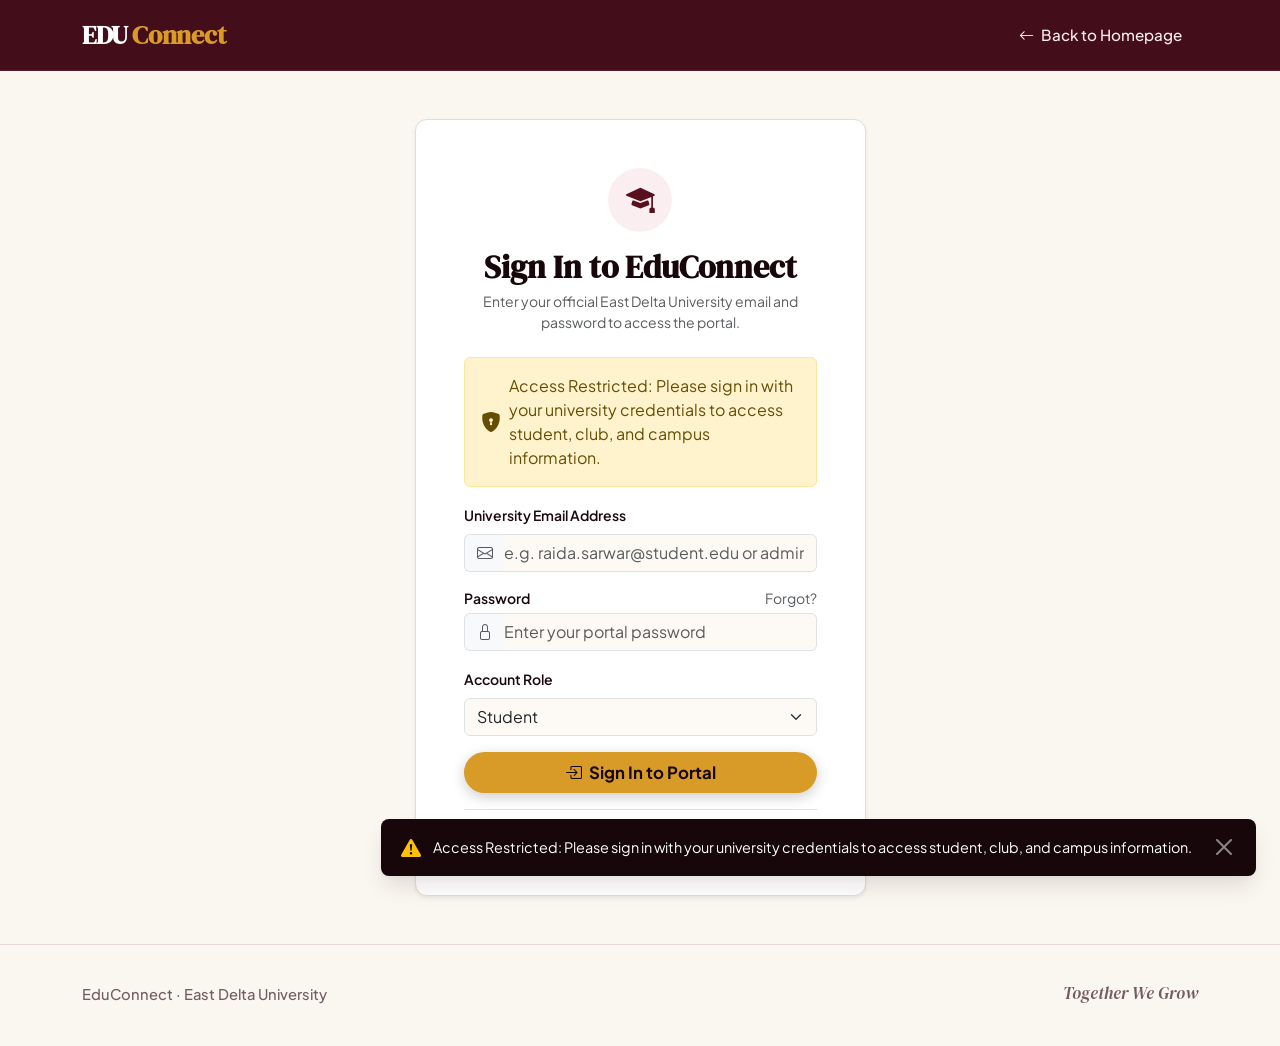
==== commit 524f4ce3: "feat: fulfill CSE 242 requirements, add real EDU data, MySQL schema, and fix club card covers - Repl" ====
--- a/admin.html
+++ b/admin.html
@@ -5,6 +5,11 @@
   <meta name="viewport" content="width=device-width, initial-scale=1.0">
   <title>Admin Dashboard – EDUConnect</title>
   
+  <!-- Google Fonts: Plus Jakarta Sans & DM Serif Display (Brand Typography) -->
+  <link rel="preconnect" href="https://fonts.googleapis.com">
+  <link rel="preconnect" href="https://fonts.gstatic.com" crossorigin>
+  <link href="https://fonts.googleapis.com/css2?family=DM+Serif+Display:ital@0;1&family=Plus+Jakarta+Sans:wght@300;400;500;600;700;800&display=swap" rel="stylesheet">
+
   <!-- Bootstrap 5 CSS -->
   <link href="https://cdn.jsdelivr.net/npm/bootstrap@5.3.3/dist/css/bootstrap.min.css" rel="stylesheet">
   <!-- Bootstrap Icons -->
@@ -12,38 +17,53 @@
   <!-- Custom CSS -->
   <link rel="stylesheet" href="assets/css/style.css">
 </head>
-<body class="bg-light">
+<body class="edu-portal-body">
 
   <!-- Top Navigation Bar (Admin Style with Maroon & Gold) -->
-  <nav class="navbar navbar-expand-lg edu-navbar py-2">
-    <div class="container-fluid px-lg-4">
+  <nav class="navbar navbar-expand-lg edu-navbar sticky-top">
+    <div class="container-fluid px-3 px-lg-4">
       <a class="navbar-brand text-white d-flex align-items-center gap-2" href="admin.html">
-        <span class="fw-bold">EDU<span class="brand-gold">Connect</span> <span class="badge ms-1 text-uppercase" style="background-color: #d89b27; color: #1c080e; font-size: 0.68rem; font-family: var(--edu-sans);">Admin Panel</span></span>
+        <span class="fw-bold">EDU<span class="brand-gold">Connect</span> <span class="badge ms-1 text-uppercase" style="background-color: var(--edu-gold); color: var(--edu-charcoal); font-size: 0.68rem; font-family: var(--edu-sans);">Admin Panel</span></span>
       </a>
 
-      <button class="navbar-toggler" type="button" data-bs-toggle="collapse" data-bs-target="#navbarAdmin">
-        <span class="navbar-toggler-icon"></span>
+      <button class="navbar-toggler text-white border-0 shadow-none p-1" type="button" data-bs-toggle="collapse" data-bs-target="#navbarAdmin" aria-controls="navbarAdmin" aria-expanded="false" aria-label="Toggle navigation">
+        <i class="bi bi-list fs-1 text-white"></i>
       </button>
 
       <div class="collapse navbar-collapse" id="navbarAdmin">
-        <ul class="navbar-nav ms-auto align-items-center gap-2">
-          <li class="nav-item">
-            <a class="nav-link text-light small" href="dashboard.html">
-              <i class="bi bi-box-arrow-up-right me-1"></i> Return to Student Portal
+        <ul class="navbar-nav ms-auto align-items-lg-center gap-1">
+          <li class="nav-item">
+            <a class="nav-link text-white-50" href="dashboard.html">
+              <i class="bi bi-box-arrow-up-right me-1"></i> Student Portal
             </a>
           </li>
-
-          <!-- User Profile & Demo Switcher Dropdown -->
+          <li class="nav-item">
+            <a class="nav-link" href="students.html"><i class="bi bi-people-fill"></i> Students</a>
+          </li>
+          <li class="nav-item">
+            <a class="nav-link" href="clubs.html"><i class="bi bi-flag-fill"></i> Clubs</a>
+          </li>
+          <li class="nav-item">
+            <a class="nav-link" href="events.html"><i class="bi bi-calendar-event-fill"></i> Events</a>
+          </li>
+          <li class="nav-item">
+            <a class="nav-link active brand-gold fw-semibold" href="admin.html"><i class="bi bi-shield-lock-fill"></i> Admin Center</a>
+          </li>
+
+          <!-- User Profile & Account Dropdown -->
           <li class="nav-item dropdown ms-lg-2">
-            <a class="nav-link dropdown-toggle d-flex align-items-center gap-2 p-1 text-light" href="#" role="button" data-bs-toggle="dropdown">
-              <img src="https://images.unsplash.com/photo-1472099645785-5658abf4ff4e?auto=format&fit=crop&w=400&q=80" alt="Admin" class="rounded-circle" style="width: 32px; height: 32px; object-fit: cover;">
-              <span class="d-none d-lg-inline fw-semibold">Prof. Rahman (Admin)</span>
+            <a class="nav-link dropdown-toggle d-flex align-items-center gap-2 p-1 text-light" href="#" role="button" data-bs-toggle="dropdown" aria-expanded="false">
+              <div class="d-flex align-items-center gap-2">
+                <img src="https://images.unsplash.com/photo-1573496359142-b8d87734a5a2?auto=format&fit=crop&w=400&q=80" alt="Admin" class="rounded-circle" style="width: 30px; height: 30px; object-fit: cover;">
+                <span class="d-none d-xl-inline fw-semibold text-light">Asst. Prof. Saraf Anika</span>
+                <span class="badge bg-danger text-white text-capitalize" style="font-size: 0.68rem;">Faculty Admin</span>
+              </div>
             </a>
             <ul class="dropdown-menu dropdown-menu-end shadow-sm">
-              <li><h6 class="dropdown-header">Switch Demo User</h6></li>
-              <li><a class="dropdown-item" href="#" data-switch-role="student"><i class="bi bi-person text-primary me-2"></i>Student (Farhan)</a></li>
-              <li><a class="dropdown-item" href="#" data-switch-role="club_rep"><i class="bi bi-flag text-info me-2"></i>Club Rep (Robotics)</a></li>
-              <li><a class="dropdown-item" href="#" data-switch-role="admin"><i class="bi bi-shield-check text-danger me-2"></i>Admin (Prof. Rahman)</a></li>
+              <li><h6 class="dropdown-header">Faculty Administration</h6></li>
+              <li><a class="dropdown-item" href="dashboard.html"><i class="bi bi-speedometer2 me-2"></i>Campus Feed</a></li>
+              <li><a class="dropdown-item" href="students.html"><i class="bi bi-people me-2"></i>Student Directory</a></li>
+              <li><a class="dropdown-item" href="clubs.html"><i class="bi bi-flag me-2"></i>Club Directory</a></li>
               <li><hr class="dropdown-divider"></li>
               <li><a class="dropdown-item text-danger" href="login.html" data-action="logout" onclick="handleLogout(event)"><i class="bi bi-box-arrow-right me-2"></i>Log Out</a></li>
             </ul>
@@ -53,22 +73,26 @@
     </div>
   </nav>
 
+  <!-- Page Header -->
+  <section class="page-header-banner">
+    <div class="container-fluid px-3 px-lg-4">
+      <div class="d-flex flex-column flex-md-row justify-content-between align-items-md-center gap-3">
+        <div>
+          <h2 class="serif-heading mb-1">University Administration &amp; Moderation Center</h2>
+          <p class="text-muted small mb-0">CSE 242 Web Development &bull; Platform Management &amp; Academic Verification</p>
+        </div>
+        <div>
+          <span class="badge bg-success px-3 py-2 fs-6">
+            <i class="bi bi-shield-check me-1"></i> Faculty Clearance Active
+          </span>
+        </div>
+      </div>
+    </div>
+  </section>
+
   <!-- Admin Main Container -->
-  <main class="container-fluid px-lg-4 py-4" id="admin-metrics-container">
+  <main class="container-fluid px-lg-4 py-4 flex-grow-1" id="admin-metrics-container">
     
-    <!-- Page Title & Greeting -->
-    <div class="d-flex flex-column flex-md-row justify-content-between align-items-md-center mb-4 gap-2">
-      <div>
-        <h3 class="fw-bold mb-1 text-dark">University Administration &amp; Moderation Center</h3>
-        <p class="text-muted small mb-0">Office of Student Affairs &bull; Platform Management &amp; Credential Verification</p>
-      </div>
-      <div>
-        <button class="btn btn-sm btn-outline-danger" id="btn-reset-demo-data">
-          <i class="bi bi-arrow-counterclockwise me-1"></i> Reset All Demo Data
-        </button>
-      </div>
-    </div>
-
     <!-- 1. Four Statistic Metric Cards -->
     <div class="row g-3 mb-4">
       <div class="col-sm-6 col-xl-3">
@@ -268,10 +292,11 @@
 
   </main>
 
-  <!-- Footer -->
-  <footer class="py-3 bg-white border-top text-center text-muted small mt-auto">
-    <div class="container">
-      &copy; 2026 EDUConnect – CSE 242 University Project Demo (Admin Center)
+  <!-- Standard University Portal Footer -->
+  <footer class="edu-portal-footer mt-auto">
+    <div class="container-fluid px-3 px-lg-4 text-center">
+      <p class="mb-1 fw-semibold">EDUConnect &bull; East Delta University</p>
+      <p class="small text-muted mb-0">Empowering student engagement, academic excellence, and campus community &copy; 2026</p>
     </div>
   </footer>
 
--- a/assets/css/style.css
+++ b/assets/css/style.css
@@ -8,41 +8,103 @@
 @import url('https://fonts.googleapis.com/css2?family=DM+Serif+Display:ital@0;1&family=Plus+Jakarta+Sans:wght@300;400;500;600;700;800&display=swap');
 
 :root {
+  /* ==========================================================================
+     EDUConnect Design System Tokens (East Delta University)
+     ========================================================================== */
+  /* Primary Maroon Scale */
   --edu-maroon: #58101e;
   --edu-maroon-dark: #380811;
+  --edu-maroon-deep: #24060d;
+  --edu-maroon-hero: #440d1a;
   --edu-maroon-light: #721627;
+  --edu-maroon-hover: #721627;
+  --edu-maroon-soft: #faeef1;
+  --edu-maroon-subtle: #fcf2f4;
+
+  /* Academic Gold Scale */
   --edu-gold: #d89b27;
   --edu-gold-hover: #ebac36;
   --edu-gold-soft: #fcf6eb;
   --edu-gold-bg: #dfa838;
+  --edu-gold-deep: #b8821a;
+
+  /* Dark Charcoal & Neutrals */
   --edu-charcoal: #17070b;
   --edu-charcoal-light: #2b2227;
+  --edu-navy: #17070b; /* Alias to prevent silent fallback */
 
   /* Global Theme Aliases */
-  --edu-primary: #58101e;
-  --edu-primary-hover: #721627;
-  --edu-primary-soft: #faeef1;
-  --edu-secondary: #d89b27;
+  --edu-primary: var(--edu-maroon);
+  --edu-primary-hover: var(--edu-maroon-light);
+  --edu-primary-soft: var(--edu-maroon-soft);
+  --edu-secondary: var(--edu-gold);
   --edu-accent: #059669;
   --edu-warning: #d97706;
   --edu-danger: #dc2626;
+  --edu-info: #0284c7;
+
+  /* Surfaces & Backgrounds */
   --edu-bg: #fdfaf6;
+  --edu-home-bg: #faf6f0;
   --edu-card-bg: #ffffff;
   --edu-border: #ebd8dc;
   --edu-border-hover: #dec4cb;
+  --edu-border-subtle: #f4eaec;
   --edu-text-dark: #1c080e;
   --edu-text-muted: #735d64;
 
+  /* Typography */
   --edu-serif: 'DM Serif Display', Georgia, serif;
   --edu-sans: 'Plus Jakarta Sans', -apple-system, BlinkMacSystemFont, 'Segoe UI', Roboto, sans-serif;
-
+  --club-serif: var(--edu-serif); /* Fix for club-profile undefined font variable */
+
+  /* Elevation & Shadows */
   --edu-shadow-sm: 0 2px 4px 0 rgba(40, 8, 15, 0.05);
   --edu-shadow: 0 4px 12px -2px rgba(40, 8, 15, 0.08), 0 2px 6px -1px rgba(40, 8, 15, 0.04);
   --edu-shadow-lg: 0 12px 24px -4px rgba(40, 8, 15, 0.12), 0 4px 8px -2px rgba(40, 8, 15, 0.04);
+
+  /* Geometry */
   --edu-radius: 12px;
   --edu-radius-sm: 8px;
   --edu-radius-lg: 16px;
   --edu-radius-pill: 9999px;
+
+  /* Bootstrap 5 Theme Variable Bridge */
+  --bs-primary: #58101e;
+  --bs-primary-rgb: 88, 16, 30;
+  --bs-link-color: #58101e;
+  --bs-link-hover-color: #721627;
+  --bs-body-bg: var(--edu-bg);
+}
+
+/* --------------------------------------------------------------------------
+   Additive Brand Reference Tokens
+   Numeric maroon/gold scales and neutral aliases for new work. These do not
+   override the legacy --edu-* tokens above; existing pages keep their palette.
+   -------------------------------------------------------------------------- */
+:root {
+  /* EDU Brand Core */
+  --edu-maroon-50:  #FDF2F5;
+  --edu-maroon-100: #FCE7ED;
+  --edu-maroon-600: #8E1B43; /* Official Seal Maroon */
+  --edu-maroon-700: #781538;
+  --edu-maroon-800: #63112E;
+
+  --edu-gold-100:   #FBF3D5;
+  --edu-gold-500:   #D4A017; /* Institutional Gold */
+  --edu-gold-600:   #B5850D;
+
+  /* Neutrals */
+  --surface-base:   #FFFFFF;
+  --surface-muted:  #F8F9FA;
+  --border-subtle:  #E4E7EC;
+  --ink-primary:    #111827;
+  --ink-secondary:  #4B5563;
+}
+
+html, body {
+  overflow-x: hidden;
+  max-width: 100vw;
 }
 
 body {
@@ -61,28 +123,60 @@
   color: var(--edu-maroon-dark);
 }
 
+/* Bootstrap Theme Overrides for EduConnect Brand */
+.form-control:focus, .form-select:focus {
+  border-color: var(--edu-maroon) !important;
+  box-shadow: 0 0 0 0.25rem rgba(88, 16, 30, 0.18) !important;
+}
+
+.text-primary {
+  color: var(--edu-maroon) !important;
+}
+
+.bg-primary {
+  background-color: var(--edu-maroon) !important;
+}
+
+.bg-primary-subtle {
+  background-color: var(--edu-maroon-soft) !important;
+  color: var(--edu-maroon) !important;
+}
+
+.btn-primary {
+  background-color: var(--edu-maroon) !important;
+  border-color: var(--edu-maroon) !important;
+  color: #ffffff !important;
+}
+.btn-primary:hover, .btn-primary:active, .btn-primary:focus {
+  background-color: var(--edu-maroon-light) !important;
+  border-color: var(--edu-maroon-light) !important;
+  color: #ffffff !important;
+}
+
 /* ==========================================================================
    Global Navigation Bar (Dark Maroon Theme with Gold Accents)
    ========================================================================== */
 .edu-navbar {
-  background-color: var(--edu-charcoal) !important;
+  background: linear-gradient(180deg, var(--edu-charcoal) 0%, #150609 100%) !important;
   border-bottom: 1px solid rgba(255, 255, 255, 0.08) !important;
-  box-shadow: 0 4px 16px rgba(23, 7, 11, 0.35);
-  padding: 0.65rem 0;
+  box-shadow: 0 4px 20px rgba(0, 0, 0, 0.4);
+  padding: 0.5rem 0;
   position: sticky;
   top: 0;
   z-index: 1030;
-}
-
-.navbar-brand {
-  display: flex;
-  align-items: center;
-  gap: 0.6rem;
+  transition: all 0.25s ease;
+}
+
+.edu-navbar .navbar-brand {
+  display: flex;
+  align-items: center;
+  gap: 0.5rem;
   font-family: var(--edu-serif);
-  font-size: 1.4rem;
+  font-size: clamp(1.2rem, 3.2vw, 1.45rem);
   font-weight: 700;
   color: #ffffff !important;
   letter-spacing: 0.01em;
+  padding: 0.25rem 0;
 }
 
 .brand-gold {
@@ -102,37 +196,45 @@
   box-shadow: 0 4px 10px rgba(216, 155, 39, 0.3);
 }
 
-.nav-link {
+.edu-navbar .nav-link {
   font-family: var(--edu-sans);
   font-weight: 600;
-  font-size: 0.92rem;
-  color: rgba(255, 255, 255, 0.8) !important;
-  padding: 0.5rem 0.85rem !important;
+  font-size: 0.88rem;
+  color: rgba(255, 255, 255, 0.85) !important;
+  padding: 0.45rem 0.75rem !important;
   border-radius: var(--edu-radius-pill);
   display: flex;
   align-items: center;
   gap: 0.45rem;
-  transition: all 0.2s ease;
-}
-
-.nav-link:hover, .nav-link.active {
+  transition: all 0.2s cubic-bezier(0.4, 0, 0.2, 1);
+}
+
+.edu-navbar .nav-link:hover {
   color: var(--edu-gold) !important;
-  background-color: rgba(255, 255, 255, 0.06);
-}
-
-.nav-link i {
-  font-size: 1.1rem;
+  background-color: rgba(255, 255, 255, 0.08);
+}
+
+.edu-navbar .nav-link.active {
+  color: var(--edu-gold) !important;
+  background-color: rgba(216, 155, 39, 0.12);
+  font-weight: 700;
+}
+
+.edu-navbar .nav-link i {
+  font-size: 1.05rem;
 }
 
 .nav-badge-pill {
-  font-size: 0.7rem;
-  padding: 0.2rem 0.5rem;
+  font-size: 0.68rem;
+  padding: 0.15rem 0.45rem;
   border-radius: 9999px;
   background-color: var(--edu-gold);
   color: var(--edu-charcoal);
-  font-weight: 700;
-  margin-left: 0.2rem;
-}
+  font-weight: 800;
+  margin-left: 0.25rem;
+  line-height: 1;
+}
+
 
 /* ==========================================================================
    Cards & Layout Components
@@ -174,7 +276,7 @@
 
 .sidebar-cover {
   height: 70px;
-  background: linear-gradient(135deg, #1e3a8a, #0284c7);
+  background: linear-gradient(135deg, var(--edu-maroon), var(--edu-gold));
   width: 100%;
 }
 
@@ -208,14 +310,59 @@
   height: 130px;
 }
 
+/* Club Card Cover & Elevated Avatar Stacking */
+.club-card-cover {
+  height: 115px;
+  position: relative;
+  overflow: hidden;
+  background-color: var(--edu-maroon-dark);
+}
+
+.club-card-cover-img {
+  width: 100%;
+  height: 100%;
+  object-fit: cover;
+  transition: transform 0.35s ease;
+  display: block;
+}
+
+.edu-card-hover:hover .club-card-cover-img {
+  transform: scale(1.06);
+}
+
+.club-card-cover-overlay {
+  position: absolute;
+  top: 0;
+  left: 0;
+  right: 0;
+  bottom: 0;
+  background: linear-gradient(180deg, rgba(27, 54, 93, 0.3) 0%, rgba(139, 30, 45, 0.75) 100%);
+  pointer-events: none;
+}
+
+.club-card-body {
+  position: relative;
+  z-index: 2;
+  padding: 0 1.25rem 1.25rem;
+}
+
+.club-logo-wrap {
+  position: relative;
+  z-index: 10;
+  margin-top: -36px;
+}
+
 .club-logo-img {
-  width: 60px;
-  height: 60px;
-  border-radius: 12px;
+  width: 68px;
+  height: 68px;
+  border-radius: 14px;
   object-fit: cover;
-  border: 2px solid #ffffff;
-  box-shadow: var(--edu-shadow-sm);
-  background-color: #f1f5f9;
+  border: 3.5px solid #ffffff;
+  box-shadow: 0 4px 16px rgba(0, 0, 0, 0.18);
+  background-color: #ffffff;
+  position: relative;
+  z-index: 11;
+  display: block;
 }
 
 /* ==========================================================================
@@ -482,23 +629,6 @@
   padding-bottom: 25px;
 }
 
-/* ==========================================================================
-   Sidebar & Left Rail
-   ========================================================================== */
-.sidebar-profile-card {
-  text-align: center;
-}
-
-.sidebar-cover {
-  height: 70px;
-  background: linear-gradient(135deg, #3d0d16, #d89b27);
-  width: 100%;
-}
-
-.sidebar-avatar-wrap {
-  margin-top: -38px;
-  margin-bottom: 0.75rem;
-}
 
 /* ==========================================================================
    Event Card Date Badge
@@ -596,31 +726,6 @@
   font-size: 1.5rem;
 }
 
-/* ==========================================================================
-   Demo Credentials Callout Box
-   ========================================================================== */
-.demo-credentials-box {
-  background-color: #f0f9ff;
-  border: 1px solid #bae6fd;
-  border-radius: var(--edu-radius);
-  padding: 1.25rem;
-}
-
-.demo-account-pill {
-  cursor: pointer;
-  background: #ffffff;
-  border: 1px solid #bae6fd;
-  border-radius: 8px;
-  padding: 0.6rem 0.85rem;
-  transition: all 0.2s ease;
-  text-align: left;
-}
-
-.demo-account-pill:hover {
-  background-color: #e0f2fe;
-  border-color: #7dd3fc;
-  transform: translateY(-1px);
-}
 
 /* ==========================================================================
    Toast Notification Styling
@@ -695,26 +800,6 @@
    Follows the exact UI/UX specification in the user mockup
    ========================================================================== */
 
-/* Top bar dark theme for club profile */
-.club-profile-nav {
-  background-color: #17070b !important;
-  border-bottom: 1px solid rgba(255, 255, 255, 0.08) !important;
-}
-.club-profile-nav .navbar-brand {
-  color: #ffffff !important;
-  font-family: var(--club-serif) !important;
-  font-size: 1.4rem !important;
-}
-.club-profile-nav .brand-gold {
-  color: #dfa838 !important;
-}
-.club-profile-nav .nav-link {
-  color: rgba(255, 255, 255, 0.8) !important;
-}
-.club-profile-nav .nav-link:hover, .club-profile-nav .nav-link.active {
-  color: #dfa838 !important;
-  background-color: transparent !important;
-}
 
 /* Hero Section */
 .club-profile-hero {
@@ -746,8 +831,8 @@
   width: 96px;
   height: 96px;
   border-radius: 50%;
-  border: 3px solid #d89b27;
-  background: radial-gradient(circle, #3d0d16 0%, #1a0509 100%);
+  border: 3px solid var(--edu-gold);
+  background: radial-gradient(circle, var(--edu-maroon-dark) 0%, #1a0509 100%);
   display: flex;
   align-items: center;
   justify-content: center;
@@ -757,20 +842,21 @@
 
 .club-emblem-icon {
   font-size: 2.75rem;
-  color: #dfa838;
+  color: var(--edu-gold);
 }
 
 .club-title-serif {
   font-family: var(--club-serif);
-  font-size: 3.5rem;
-  line-height: 1.05;
+  font-size: clamp(2rem, 4.5vw + 1rem, 3.5rem);
+  line-height: 1.1;
   color: #ffffff;
   margin-bottom: 0.5rem;
   letter-spacing: -0.01em;
+  word-break: break-word;
 }
 
 .club-subtitle-gold {
-  color: #dfa838;
+  color: var(--edu-gold);
   font-size: 1.15rem;
   font-weight: 500;
   margin-bottom: 1.75rem;
@@ -778,10 +864,10 @@
 
 /* Buttons */
 .btn-gold-pill {
-  background-color: #d89b27;
-  color: #1f070e;
-  font-weight: 700;
-  border-radius: 9999px;
+  background-color: var(--edu-gold);
+  color: var(--edu-charcoal);
+  font-weight: 700;
+  border-radius: var(--edu-radius-pill);
   padding: 0.55rem 1.4rem;
   border: none;
   font-size: 0.92rem;
@@ -791,8 +877,8 @@
   gap: 0.4rem;
 }
 .btn-gold-pill:hover {
-  background-color: #ebac36;
-  color: #150409;
+  background-color: var(--edu-gold-hover);
+  color: #000000;
   transform: translateY(-1px);
   box-shadow: 0 4px 14px rgba(216, 155, 39, 0.4);
 }
@@ -801,7 +887,7 @@
   background-color: rgba(0, 0, 0, 0.45);
   color: #ffffff;
   border: 1px solid rgba(255, 255, 255, 0.25);
-  border-radius: 9999px;
+  border-radius: var(--edu-radius-pill);
   padding: 0.55rem 1.3rem;
   font-weight: 600;
   font-size: 0.92rem;
@@ -813,17 +899,17 @@
 }
 
 .btn-maroon-pill {
-  background-color: #58101e;
+  background-color: var(--edu-maroon);
   color: #ffffff;
   font-weight: 700;
-  border-radius: 9999px;
+  border-radius: var(--edu-radius-pill);
   padding: 0.5rem 1.35rem;
   border: none;
   font-size: 0.88rem;
   transition: all 0.2s ease;
 }
 .btn-maroon-pill:hover {
-  background-color: #721627;
+  background-color: var(--edu-maroon-light);
   color: #ffffff;
   transform: translateY(-1px);
 }
@@ -880,36 +966,36 @@
   position: relative;
   overflow: hidden;
 }
-.polaroid-media-box.maroon-bg { background-color: #6b1725; }
-.polaroid-media-box.gold-bg { background-color: #b8861d; }
-.polaroid-media-box.charcoal-bg { background-color: #2b2227; }
+.polaroid-media-box.maroon-bg { background-color: var(--edu-maroon); }
+.polaroid-media-box.gold-bg { background-color: var(--edu-gold-deep); }
+.polaroid-media-box.charcoal-bg { background-color: var(--edu-charcoal); }
 
 .polaroid-content {
   padding: 0.45rem 0.25rem 0.2rem;
 }
 .polaroid-title {
   font-weight: 700;
-  color: #17070b;
+  color: var(--edu-charcoal);
   font-size: 0.88rem;
   line-height: 1.2;
 }
 .polaroid-sub {
-  color: #78656a;
+  color: var(--edu-text-muted);
   font-size: 0.72rem;
 }
 
 /* Club Meta Strip below Hero */
 .club-meta-strip {
-  background-color: #24060d;
+  background-color: var(--edu-maroon-deep);
   color: #ffffff;
   padding: 0.85rem 0;
   border-bottom: 1px solid rgba(255, 255, 255, 0.08);
 }
 .social-pill-btn {
-  background-color: #3b0e17;
+  background-color: rgba(255, 255, 255, 0.1);
   color: #ffffff;
-  border: 1px solid #5d1a27;
-  border-radius: 9999px;
+  border: 1px solid rgba(255, 255, 255, 0.22);
+  border-radius: var(--edu-radius-pill);
   padding: 0.35rem 0.95rem;
   font-size: 0.82rem;
   font-weight: 600;
@@ -917,22 +1003,22 @@
   transition: all 0.2s ease;
 }
 .social-pill-btn:hover {
-  background-color: #551422;
+  background-color: rgba(255, 255, 255, 0.25);
   color: #ffffff;
 }
 
 /* Subnav Anchor Pills */
 .subnav-pills-bar {
   background-color: #ffffff;
-  padding: 1.25rem 0;
-  border-bottom: 1px solid #eee5e7;
+  padding: 1.1rem 0;
+  border-bottom: 1px solid var(--edu-border);
 }
 .subnav-pill {
   background-color: #ffffff;
-  border: 1px solid #d1b8be;
-  color: #4a1520;
-  border-radius: 9999px;
-  padding: 0.45rem 1.4rem;
+  border: 1px solid var(--edu-border);
+  color: var(--edu-maroon);
+  border-radius: var(--edu-radius-pill);
+  padding: 0.45rem 1.35rem;
   font-weight: 600;
   font-size: 0.92rem;
   text-decoration: none;
@@ -940,22 +1026,22 @@
   display: inline-block;
 }
 .subnav-pill:hover, .subnav-pill.active {
-  background-color: #58101e;
-  border-color: #58101e;
+  background-color: var(--edu-maroon);
+  border-color: var(--edu-maroon);
   color: #ffffff;
 }
 
 /* General Club Section Heading */
 .club-section-heading {
   font-family: var(--club-serif);
-  font-size: 2.4rem;
+  font-size: clamp(1.6rem, 3vw + 0.8rem, 2.4rem);
   font-weight: 700;
   margin-bottom: 1.5rem;
 }
 
 /* Photo Cards 3-Grid */
 .club-photo-card {
-  border-radius: 8px;
+  border-radius: var(--edu-radius-sm);
   height: 220px;
   position: relative;
   overflow: hidden;
@@ -971,13 +1057,13 @@
   transform: translateY(-3px);
 }
 .club-photo-card.maroon {
-  background-color: #631422;
+  background-color: var(--edu-maroon-dark);
 }
 .club-photo-card.gold {
-  background-color: #b8861d;
+  background-color: var(--edu-gold-deep);
 }
 .club-photo-card.charcoal {
-  background-color: #2b2227;
+  background-color: var(--edu-charcoal);
 }
 .club-photo-label {
   font-size: 0.85rem;
@@ -997,14 +1083,14 @@
 .club-goals-list li {
   font-family: var(--club-serif);
   font-size: 1.15rem;
-  color: #3b0e17;
+  color: var(--edu-maroon-dark);
   padding: 0.45rem 0;
-  border-bottom: 1px dashed #e6d3d7;
+  border-bottom: 1px dashed var(--edu-border);
 }
 
 /* Events Section (Deep Maroon Background) */
 .club-events-section {
-  background-color: #3e0b15;
+  background-color: var(--edu-maroon-hero);
   color: #ffffff;
   padding: 4rem 0;
 }
@@ -1015,34 +1101,35 @@
 /* Ticket Card */
 .event-ticket-card {
   background-color: #ffffff;
-  border-radius: 12px;
+  border-radius: var(--edu-radius);
   padding: 1rem 1.5rem;
   display: flex;
   align-items: center;
   justify-content: space-between;
   margin-bottom: 1.25rem;
-  box-shadow: 0 4px 15px rgba(0, 0, 0, 0.2);
-  color: #17070b;
+  box-shadow: 0 4px 15px rgba(0, 0, 0, 0.12);
+  color: var(--edu-charcoal);
+  border: 1px solid var(--edu-border-subtle);
 }
 
 .ticket-date-block {
   text-align: center;
   min-width: 80px;
   padding-right: 1.5rem;
-  border-right: 2px dashed #e0c8ce;
+  border-right: 2px dashed var(--edu-border);
   margin-right: 1.5rem;
 }
 .ticket-date-num {
   font-family: var(--club-serif);
   font-size: 2.2rem;
   line-height: 1;
-  color: #58101e;
+  color: var(--edu-maroon);
   font-weight: 700;
 }
 .ticket-date-mon {
   font-size: 0.82rem;
   font-weight: 700;
-  color: #58101e;
+  color: var(--edu-maroon);
   text-transform: uppercase;
 }
 
@@ -1054,18 +1141,18 @@
   font-size: 1.35rem;
   font-weight: 700;
   margin-bottom: 0.2rem;
-  color: #17070b;
+  color: var(--edu-charcoal);
 }
 .ticket-meta {
-  color: #6d5b60;
+  color: var(--edu-text-muted);
   font-size: 0.88rem;
 }
 
 /* Active Recruitments Section */
 .recruitment-card {
   background-color: #ffffff;
-  border: 1px solid #e0c8ce;
-  border-radius: 12px;
+  border: 1px solid var(--edu-border);
+  border-radius: var(--edu-radius);
   padding: 1.5rem;
   height: 100%;
   display: flex;
@@ -1075,11 +1162,12 @@
 .recruitment-card:hover {
   transform: translateY(-2px);
   box-shadow: 0 8px 20px rgba(0, 0, 0, 0.08);
+  border-color: var(--edu-border-hover);
 }
 
 .recruitment-close-pill {
-  background-color: #dfa838;
-  color: #1a080d;
+  background-color: var(--edu-gold);
+  color: var(--edu-charcoal);
   font-weight: 700;
   font-size: 0.75rem;
   padding: 0.3rem 0.75rem;
@@ -1091,11 +1179,11 @@
 .recruitment-role-title {
   font-family: var(--club-serif);
   font-size: 1.45rem;
-  color: #17070b;
+  color: var(--edu-charcoal);
   margin-bottom: 0.5rem;
 }
 .recruitment-desc {
-  color: #665056;
+  color: var(--edu-text-muted);
   font-size: 0.88rem;
   margin-bottom: 1.25rem;
   flex-grow: 1;
@@ -1103,27 +1191,27 @@
 
 /* Achievements Section (Warm Mustard Gold) */
 .club-achievements-section {
-  background-color: #dfa838;
-  color: #1c080e;
+  background-color: var(--edu-gold-bg);
+  color: var(--edu-text-dark);
   padding: 4rem 0 4.5rem;
 }
 .club-achievements-section .club-section-heading {
-  color: #1c080e;
+  color: var(--edu-text-dark);
 }
 
 .achievement-stat-num {
   font-family: var(--club-serif);
-  font-size: 3.8rem;
+  font-size: clamp(2.5rem, 4vw + 1rem, 3.8rem);
   line-height: 1;
   font-weight: 700;
-  color: #1c080e;
+  color: var(--edu-text-dark);
   margin-bottom: 0.25rem;
 }
 .achievement-stat-title {
   font-family: var(--club-serif);
   font-size: 1.25rem;
   font-weight: 700;
-  color: #1c080e;
+  color: var(--edu-text-dark);
   margin-bottom: 0.2rem;
 }
 .achievement-stat-sub {
@@ -1133,33 +1221,33 @@
 
 /* Club Minimalist Footer */
 .club-minimal-footer {
-  background-color: #f7ede0;
-  border-top: 1px solid rgba(0, 0, 0, 0.06);
+  background-color: var(--edu-gold-soft);
+  border-top: 1px solid var(--edu-border);
   padding: 1.25rem 0;
   text-align: center;
   font-size: 0.82rem;
-  color: #6b5540;
+  color: var(--edu-text-muted);
   font-family: var(--club-serif);
 }
 
 /* ==========================================================================
-   Homepage (index.html) Theme - Identical Match to East Delta University Mockup
+   Homepage (index.html) Theme - East Delta University Design System
    ========================================================================== */
 .edu-home-page {
-  background-color: #faf6f0;
-  color: #1a080d;
-}
-
-/* Homepage Navbar (Seamless deep maroon background) */
+  background-color: var(--edu-home-bg);
+  color: var(--edu-text-dark);
+}
+
+/* Homepage Navbar */
 .home-navbar {
-  background-color: #440d1a !important;
-  border-bottom: 1px solid rgba(255, 255, 255, 0.05);
-  padding: 1.25rem 0;
+  background-color: var(--edu-maroon-hero) !important;
+  border-bottom: 1px solid rgba(255, 255, 255, 0.08);
+  padding: 1rem 0;
 }
 
 .home-brand {
   font-family: var(--edu-serif);
-  font-size: 1.7rem;
+  font-size: 1.6rem;
   font-weight: 700;
   color: #ffffff !important;
   text-decoration: none;
@@ -1167,36 +1255,41 @@
 }
 
 .home-nav-link {
-  color: #eed7dc !important;
+  color: var(--edu-maroon-soft) !important;
   font-weight: 500;
-  font-size: 0.98rem;
+  font-size: 0.95rem;
   text-decoration: none;
-  padding: 0.4rem 1.1rem;
+  padding: 0.45rem 1rem;
   transition: color 0.2s ease;
+  border-radius: var(--edu-radius-pill);
 }
 
 .home-nav-link:hover {
   color: #ffffff !important;
+  background-color: rgba(255, 255, 255, 0.08);
 }
 
 .home-nav-login {
-  color: #dfa838 !important;
-  font-weight: 600;
-  font-size: 0.98rem;
+  color: var(--edu-gold) !important;
+  font-weight: 700;
+  font-size: 0.95rem;
   text-decoration: none;
-  padding: 0.4rem 1.1rem;
-  transition: color 0.2s ease;
+  padding: 0.45rem 1.15rem;
+  transition: all 0.2s ease;
+  border-radius: var(--edu-radius-pill);
+  border: 1px solid rgba(216, 155, 39, 0.35);
 }
 
 .home-nav-login:hover {
-  color: #f7be4b !important;
+  color: #000000 !important;
+  background-color: var(--edu-gold);
 }
 
 /* Homepage Hero Section */
 .home-hero-section {
-  background-color: #440d1a;
+  background-color: var(--edu-maroon-hero);
   color: #ffffff;
-  padding: 4.5rem 0 5.5rem;
+  padding: clamp(3rem, 6vw, 5.5rem) 0;
   position: relative;
 }
 
@@ -1205,56 +1298,57 @@
   letter-spacing: 0.18em;
   font-weight: 600;
   text-transform: uppercase;
-  color: #d69ca6;
-  margin-bottom: 1.5rem;
+  color: rgba(255, 255, 255, 0.7);
+  margin-bottom: 1.25rem;
 }
 
 .home-hero-headline {
   font-family: var(--edu-serif);
-  font-size: 4.25rem;
-  line-height: 1.05;
+  font-size: clamp(2.25rem, 5vw + 1rem, 4.25rem);
+  line-height: 1.1;
   font-weight: 700;
   color: #ffffff;
   margin-bottom: 1.5rem;
   letter-spacing: -0.01em;
+  word-break: break-word;
 }
 
 .home-hero-headline .gold-text {
-  color: #dfa838;
+  color: var(--edu-gold);
 }
 
 .home-hero-sub {
-  color: #ebd3d9;
-  font-size: 1.18rem;
+  color: rgba(255, 255, 255, 0.85);
+  font-size: clamp(1rem, 2vw, 1.18rem);
   line-height: 1.6;
-  max-width: 420px;
-  margin-bottom: 2.25rem;
+  max-width: 440px;
+  margin-bottom: 2rem;
   font-weight: 400;
 }
 
 .btn-hero-explore {
-  background-color: #dfa838;
-  color: #350812 !important;
+  background-color: var(--edu-gold);
+  color: var(--edu-charcoal) !important;
   font-weight: 700;
   font-size: 1.05rem;
   padding: 0.85rem 2.25rem;
-  border-radius: 999px;
+  border-radius: var(--edu-radius-pill);
   text-decoration: none;
   display: inline-block;
   transition: all 0.2s ease;
   border: none;
-  box-shadow: 0 4px 14px rgba(0, 0, 0, 0.15);
+  box-shadow: 0 4px 14px rgba(0, 0, 0, 0.2);
 }
 
 .btn-hero-explore:hover {
-  background-color: #ebb543;
-  color: #20040a !important;
+  background-color: var(--edu-gold-hover);
+  color: #000000 !important;
   transform: translateY(-2px);
-  box-shadow: 0 6px 18px rgba(0, 0, 0, 0.25);
+  box-shadow: 0 6px 18px rgba(0, 0, 0, 0.3);
 }
 
 .home-hero-img-wrap {
-  border-radius: 28px;
+  border-radius: var(--edu-radius-lg);
   overflow: hidden;
   box-shadow: 0 20px 44px rgba(15, 2, 5, 0.45);
 }
@@ -1264,7 +1358,7 @@
   height: auto;
   display: block;
   object-fit: cover;
-  border-radius: 28px;
+  border-radius: var(--edu-radius-lg);
 }
 
 /* Sections Common Header */
@@ -1277,80 +1371,80 @@
 
 .home-section-title {
   font-family: var(--edu-serif);
-  font-size: 2.3rem;
-  font-weight: 700;
-  color: #1c060c;
+  font-size: clamp(1.6rem, 3vw + 0.5rem, 2.3rem);
+  font-weight: 700;
+  color: var(--edu-charcoal);
   margin-bottom: 0;
 }
 
 .home-section-link {
-  color: #551120;
+  color: var(--edu-maroon);
   font-weight: 600;
   text-decoration: none;
-  font-size: 0.98rem;
-  transition: transform 0.2s ease, color 0.2s ease;
+  font-size: 0.95rem;
+  transition: all 0.2s ease;
 }
 
 .home-section-link:hover {
-  color: #7b182d;
+  color: var(--edu-maroon-light);
   text-decoration: underline;
 }
 
 /* Popular Clubs Cards */
 .home-club-card {
-  background: #ffffff;
-  border: 1px solid #ebd9dc;
-  border-radius: 16px;
-  padding: 2.25rem 2rem;
+  background: var(--edu-card-bg);
+  border: 1px solid var(--edu-border);
+  border-radius: var(--edu-radius);
+  padding: 2rem 1.75rem;
   height: 100%;
   display: flex;
   flex-direction: column;
-  box-shadow: 0 2px 10px rgba(35, 7, 13, 0.03);
+  box-shadow: var(--edu-shadow-sm);
   transition: transform 0.2s ease, box-shadow 0.2s ease, border-color 0.2s ease;
   text-decoration: none;
 }
 
 .home-club-card:hover {
   transform: translateY(-4px);
-  box-shadow: 0 10px 28px rgba(35, 7, 13, 0.08);
-  border-color: #dfc2c8;
+  box-shadow: var(--edu-shadow);
+  border-color: var(--edu-border-hover);
 }
 
 .club-circle-avatar {
   width: 48px;
   height: 48px;
   border-radius: 50%;
-  background-color: #f7e6e9;
-  color: #58101e;
+  background-color: var(--edu-maroon-soft);
+  color: var(--edu-maroon);
   font-family: var(--edu-serif);
   font-size: 1.4rem;
   font-weight: 700;
   display: flex;
   align-items: center;
   justify-content: center;
-  margin-bottom: 1.5rem;
+  margin-bottom: 1.25rem;
 }
 
 .home-club-title {
   font-family: var(--edu-sans);
-  font-size: 1.25rem;
-  font-weight: 700;
-  color: #17070b;
-  margin-bottom: 0.6rem;
+  font-size: 1.2rem;
+  font-weight: 700;
+  color: var(--edu-charcoal);
+  margin-bottom: 0.5rem;
 }
 
 .home-club-desc {
-  color: #69555c;
-  font-size: 0.95rem;
+  color: var(--edu-text-muted);
+  font-size: 0.92rem;
   line-height: 1.55;
-  margin-bottom: 1.75rem;
+  margin-bottom: 1.5rem;
   flex-grow: 1;
 }
 
 .home-club-action {
-  color: #58101e;
-  font-weight: 600;
-  font-size: 0.95rem;
+  color: var(--edu-maroon);
+  font-weight: 700;
+  font-size: 0.92rem;
   display: inline-flex;
   align-items: center;
   gap: 0.35rem;
@@ -1358,19 +1452,19 @@
 
 /* Upcoming Events Container */
 .home-events-container {
-  background: #ffffff;
-  border: 1px solid #ebd9dc;
-  border-radius: 16px;
+  background: var(--edu-card-bg);
+  border: 1px solid var(--edu-border);
+  border-radius: var(--edu-radius);
   overflow: hidden;
-  box-shadow: 0 2px 10px rgba(35, 7, 13, 0.03);
+  box-shadow: var(--edu-shadow-sm);
 }
 
 .home-event-row {
   display: flex;
   align-items: center;
   justify-content: space-between;
-  padding: 1.35rem 2.25rem;
-  border-bottom: 1px solid #f2e6e9;
+  padding: 1.25rem 2rem;
+  border-bottom: 1px solid var(--edu-border-subtle);
   transition: background-color 0.15s ease;
 }
 
@@ -1379,7 +1473,7 @@
 }
 
 .home-event-row:hover {
-  background-color: #fdf8f9;
+  background-color: var(--edu-maroon-subtle);
 }
 
 .home-event-date {
@@ -1388,21 +1482,21 @@
   align-items: center;
   justify-content: center;
   min-width: 55px;
-  margin-right: 2rem;
+  margin-right: 1.75rem;
 }
 
 .home-event-date .event-month {
   font-size: 0.72rem;
   font-weight: 700;
   text-transform: uppercase;
-  color: #782637;
+  color: var(--edu-maroon-light);
   letter-spacing: 0.06em;
 }
 
 .home-event-date .event-day {
-  font-size: 1.7rem;
+  font-size: 1.65rem;
   font-weight: 800;
-  color: #440d1a;
+  color: var(--edu-maroon-hero);
   line-height: 1.05;
   font-family: var(--edu-sans);
 }
@@ -1413,18 +1507,18 @@
 
 .home-event-title {
   font-weight: 700;
-  font-size: 1.1rem;
-  color: #17070b;
+  font-size: 1.05rem;
+  color: var(--edu-charcoal);
   text-decoration: none;
 }
 
 .home-event-title:hover {
-  color: #58101e;
+  color: var(--edu-maroon);
 }
 
 .home-event-meta {
-  color: #69555c;
-  font-size: 0.95rem;
+  color: var(--edu-text-muted);
+  font-size: 0.92rem;
   font-weight: 400;
   text-align: right;
   white-space: nowrap;
@@ -1433,37 +1527,476 @@
 /* Homepage Footer */
 .home-footer {
   background-color: transparent;
-  border-top: 1px solid #ebd9dc;
+  border-top: 1px solid var(--edu-border);
   padding: 2.25rem 0 2.5rem;
 }
 
 .home-footer-left {
-  color: #543e45;
-  font-size: 0.95rem;
+  color: var(--edu-text-muted);
+  font-size: 0.92rem;
   font-weight: 500;
 }
 
 .home-footer-right {
   font-family: var(--edu-serif);
   font-style: italic;
-  color: #543e45;
-  font-size: 1.1rem;
-}
-
-/* Responsive adjustments */
-@media (max-width: 768px) {
-  .home-hero-headline {
-    font-size: 3rem;
-  }
+  color: var(--edu-text-muted);
+  font-size: 1.05rem;
+}
+
+/* ==========================================================================
+   Responsive Architecture & Media Queries
+   ========================================================================== */
+
+/* Navbar fluid search form */
+.navbar-search-form {
+  width: 240px;
+  max-width: 100%;
+}
+
+.navbar-search-form input {
+  transition: all 0.25s ease;
+}
+
+.navbar-search-form input:focus {
+  background-color: rgba(255, 255, 255, 0.16) !important;
+  border-color: var(--edu-gold) !important;
+  box-shadow: 0 0 0 0.2rem rgba(216, 155, 39, 0.25) !important;
+  color: #ffffff !important;
+}
+
+@media (min-width: 1200px) {
+  .navbar-search-form {
+    width: 260px;
+  }
+  .navbar-search-form input:focus {
+    width: 320px;
+  }
+}
+
+@media (min-width: 992px) and (max-width: 1199.98px) {
+  .edu-navbar .nav-link {
+    padding: 0.38rem 0.5rem !important;
+    font-size: 0.82rem;
+    gap: 0.25rem;
+  }
+  .edu-navbar .navbar-brand {
+    font-size: 1.15rem;
+  }
+  .navbar-search-form {
+    width: 150px !important;
+  }
+  .navbar-search-form input {
+    font-size: 0.78rem;
+    padding-left: 2.1rem !important;
+  }
+}
+
+/* Mobile & Tablet (< 992px) Navigation Overhaul */
+@media (max-width: 991.98px) {
+  .edu-navbar {
+    padding: 0.45rem 0;
+  }
+
+  .edu-navbar .navbar-toggler,
+  .home-navbar .navbar-toggler {
+    padding: 0.35rem;
+    line-height: 1;
+    border-radius: 8px;
+    transition: background-color 0.2s ease;
+  }
+
+  .edu-navbar .navbar-toggler:focus,
+  .home-navbar .navbar-toggler:focus {
+    background-color: rgba(255, 255, 255, 0.1);
+    outline: none;
+    box-shadow: none;
+  }
+
+  .edu-navbar .navbar-collapse {
+    background: linear-gradient(180deg, var(--edu-charcoal) 0%, #110407 100%);
+    backdrop-filter: blur(16px);
+    -webkit-backdrop-filter: blur(16px);
+    padding: 1.25rem 1rem;
+    border-radius: 14px;
+    margin-top: 0.75rem;
+    border: 1px solid rgba(255, 255, 255, 0.12);
+    box-shadow: 0 16px 40px rgba(0, 0, 0, 0.75);
+  }
+
+  .home-navbar .navbar-collapse {
+    background-color: var(--edu-maroon-hero);
+    padding: 1.25rem;
+    border-radius: 14px;
+    margin-top: 0.75rem;
+    border: 1px solid rgba(255, 255, 255, 0.12);
+    box-shadow: 0 16px 40px rgba(0, 0, 0, 0.75);
+  }
+
+  /* Full-width touch-friendly mobile drawer links */
+  .edu-navbar .navbar-nav .nav-link {
+    padding: 0.75rem 1rem !important;
+    border-radius: 8px;
+    margin-bottom: 0.35rem;
+    display: flex;
+    align-items: center;
+    gap: 0.85rem;
+    font-size: 0.96rem;
+    font-weight: 500;
+    color: rgba(255, 255, 255, 0.88) !important;
+    min-height: 44px; /* WCAG 2.5.5 touch target */
+  }
+
+  .edu-navbar .navbar-nav .nav-link:hover {
+    background-color: rgba(255, 255, 255, 0.08);
+    color: var(--edu-gold) !important;
+  }
+
+  .edu-navbar .navbar-nav .nav-link.active {
+    background-color: rgba(216, 155, 39, 0.15) !important;
+    color: var(--edu-gold) !important;
+    border-left: 3px solid var(--edu-gold);
+    font-weight: 700;
+  }
+
+  /* User chip container inside mobile drawer */
+  .edu-navbar .nav-item.dropdown {
+    border-top: 1px solid rgba(255, 255, 255, 0.12);
+    margin-top: 0.65rem;
+    padding-top: 0.75rem;
+  }
+
+  /* Prevent dropdown menus from clipping offscreen on mobile */
+  .edu-navbar .dropdown-menu,
+  .home-navbar .dropdown-menu {
+    position: static !important;
+    float: none !important;
+    width: 100% !important;
+    margin-top: 0.5rem;
+    background-color: rgba(0, 0, 0, 0.45);
+    border: 1px solid rgba(255, 255, 255, 0.12);
+    border-radius: 8px;
+    padding: 0.5rem;
+  }
+
+  .edu-navbar .dropdown-item,
+  .home-navbar .dropdown-item {
+    color: rgba(255, 255, 255, 0.85);
+    padding: 0.65rem 1rem;
+    border-radius: 6px;
+    font-size: 0.9rem;
+    min-height: 40px;
+    display: flex;
+    align-items: center;
+  }
+
+  .edu-navbar .dropdown-item:hover,
+  .home-navbar .dropdown-item:hover {
+    background-color: rgba(216, 155, 39, 0.18);
+    color: var(--edu-gold);
+  }
+
+  .edu-navbar .dropdown-header,
+  .home-navbar .dropdown-header {
+    color: var(--edu-gold);
+    font-size: 0.75rem;
+    font-weight: 700;
+    text-transform: uppercase;
+    letter-spacing: 0.05em;
+    padding: 0.4rem 1rem;
+  }
+
+  .edu-navbar .dropdown-divider,
+  .home-navbar .dropdown-divider {
+    border-color: rgba(255, 255, 255, 0.12);
+  }
+}
+
+/* Mobile Devices (< 768px) Component Fixes */
+@media (max-width: 767.98px) {
+  /* Homepage events row column alignment */
   .home-event-row {
     flex-direction: column;
     align-items: flex-start;
+    gap: 0.6rem;
+    padding: 1.1rem 1.25rem;
+  }
+
+  .home-event-row .home-event-date {
+    flex-direction: row;
     gap: 0.5rem;
-    padding: 1.25rem 1.5rem;
-  }
+    margin-right: 0;
+    align-items: baseline;
+  }
+
   .home-event-meta {
     text-align: left;
-    margin-left: calc(55px + 2rem);
-  }
-}
-
+    white-space: normal;
+  }
+
+  /* Club profile ticket card responsive stacking */
+  .event-ticket-card {
+    flex-direction: column;
+    align-items: stretch !important;
+    gap: 1rem;
+    padding: 1rem;
+  }
+
+  .event-ticket-card .d-flex {
+    flex-direction: row;
+    align-items: center;
+  }
+
+  .event-ticket-card .ms-3 {
+    margin-left: 0 !important;
+  }
+
+  .event-ticket-card .btn-maroon-pill {
+    width: 100%;
+    text-align: center;
+    padding: 0.65rem 1rem;
+  }
+
+  /* Subnav pills bar on mobile: smooth horizontal scrolling strip */
+  .subnav-pills-bar {
+    padding: 0.65rem 0;
+  }
+  .subnav-pills-bar .d-flex {
+    flex-wrap: nowrap !important;
+    overflow-x: auto;
+    -webkit-overflow-scrolling: touch;
+    scrollbar-width: none;
+    padding-bottom: 2px;
+  }
+  .subnav-pills-bar .d-flex::-webkit-scrollbar {
+    display: none;
+  }
+  .subnav-pill {
+    flex-shrink: 0;
+    padding: 0.35rem 1rem;
+    font-size: 0.85rem;
+  }
+
+  /* Polaroid grid on mobile: clean fit without clipped rotations */
+  .featured-polaroid-grid {
+    grid-template-columns: 1fr 1fr;
+    gap: 0.75rem;
+  }
+  .featured-polaroid-card {
+    transform: none !important;
+  }
+  .polaroid-media-box {
+    height: 95px;
+  }
+  .polaroid-title {
+    font-size: 0.82rem;
+  }
+  .polaroid-sub {
+    font-size: 0.7rem;
+  }
+
+  /* Profile Header on Mobile */
+  .profile-cover-header {
+    height: 150px;
+  }
+  .profile-avatar-large {
+    width: 80px;
+    height: 80px;
+  }
+  .profile-avatar-holder {
+    bottom: -40px;
+    left: 20px;
+  }
+  .profile-info-bar {
+    padding-top: 50px;
+    padding-left: 15px;
+    padding-right: 15px;
+  }
+}
+
+/* Touch Targets WCAG 2.1 Compliance */
+.nav-link, .btn, .feed-tab-btn, .post-action-btn, .navbar-toggler {
+  min-height: 38px;
+}
+.btn-sm {
+  min-height: 32px;
+}
+
+/* Registration Tabs Responsive Refinements */
+#registrationTabs .nav-link {
+  font-size: clamp(0.78rem, 2.5vw, 0.95rem);
+  padding: 0.55rem 0.75rem;
+  color: var(--edu-charcoal);
+  transition: all 0.2s ease;
+  white-space: normal;
+  text-align: center;
+}
+#registrationTabs .nav-link.active {
+  background-color: var(--edu-maroon);
+  color: #ffffff;
+}
+
+/* ==========================================================================
+   Component State Consistency
+   Bootstrap defaults are overridden only where a branded state is missing.
+   ========================================================================== */
+#adminMainTabs .nav-link {
+  color: var(--edu-maroon);
+  transition: background-color 0.2s ease, color 0.2s ease;
+}
+#adminMainTabs .nav-link.active {
+  background-color: var(--edu-maroon);
+  color: #ffffff;
+}
+
+[data-notif-filter] {
+  border-radius: var(--edu-radius-pill);
+  transition: background-color 0.2s ease, color 0.2s ease, border-color 0.2s ease;
+}
+[data-notif-filter].active {
+  background-color: var(--edu-maroon) !important;
+  border-color: var(--edu-maroon) !important;
+  color: #ffffff !important;
+}
+
+.btn-white {
+  background-color: #ffffff;
+  color: var(--edu-charcoal);
+  border: 1px solid var(--edu-border);
+  border-radius: 8px;
+  transition: background-color 0.2s ease, border-color 0.2s ease, color 0.2s ease;
+}
+.btn-white:hover {
+  background-color: var(--edu-maroon-soft);
+  border-color: var(--edu-maroon);
+  color: var(--edu-maroon);
+}
+
+/* Visible keyboard focus for branded controls that replace Bootstrap defaults. */
+.btn:focus-visible,
+.btn-white:focus-visible,
+.btn-maroon-pill:focus-visible,
+.btn-gold-pill:focus-visible,
+.nav-link:focus-visible,
+.feed-tab-btn:focus-visible,
+.post-action-btn:focus-visible,
+[data-notif-filter]:focus-visible,
+.subnav-pill:focus-visible {
+  outline: 2px solid var(--edu-gold);
+  outline-offset: 2px;
+}
+
+@media (max-width: 991.98px) {
+  .edu-navbar .navbar-toggler:focus-visible,
+  .home-navbar .navbar-toggler:focus-visible {
+    outline: 2px solid var(--edu-gold);
+    outline-offset: 2px;
+  }
+}
+
+/* ==========================================================================
+   Design System Consistency Extensions
+   ========================================================================== */
+
+/* Universal Portal Body Background */
+.edu-portal-body {
+  background-color: var(--edu-bg) !important;
+  color: var(--edu-text-dark);
+  min-height: 100vh;
+  display: flex;
+  flex-direction: column;
+}
+
+/* Universal Page Header Banner across all portal pages */
+.page-header-banner {
+  background-color: #ffffff;
+  border-bottom: 1px solid var(--edu-border);
+  padding: 1.4rem 0;
+  box-shadow: 0 1px 3px rgba(40, 8, 15, 0.03);
+}
+
+.page-header-banner .serif-heading {
+  font-family: var(--edu-serif);
+  font-weight: 700;
+  color: var(--edu-maroon-dark);
+  font-size: clamp(1.4rem, 2.5vw, 1.85rem);
+  letter-spacing: -0.01em;
+}
+
+.page-header-banner p {
+  color: var(--edu-text-muted);
+}
+
+/* Institutional Count & Status Badges */
+.edu-count-badge {
+  background-color: var(--edu-maroon-soft);
+  color: var(--edu-maroon);
+  border: 1px solid var(--edu-border);
+  border-radius: var(--edu-radius-pill);
+  padding: 0.35rem 0.95rem;
+  font-size: 0.8rem;
+  font-weight: 600;
+  display: inline-flex;
+  align-items: center;
+  gap: 0.35rem;
+}
+
+/* Universal Portal Footer across all portal pages */
+.edu-portal-footer {
+  background-color: #ffffff;
+  border-top: 1px solid var(--edu-border);
+  padding: 1.15rem 0;
+  color: var(--edu-text-muted);
+  font-size: 0.84rem;
+  margin-top: auto;
+}
+
+.edu-portal-footer .brand-label {
+  font-family: var(--edu-serif);
+  font-weight: 700;
+  font-size: 1.1rem;
+  color: var(--edu-maroon-dark);
+}
+
+/* Branded Nav Pills (used in tabs, filters, admin tables) */
+.nav-pills .nav-link {
+  color: var(--edu-text-dark);
+  font-weight: 600;
+  border-radius: var(--edu-radius-pill);
+  transition: all 0.2s ease;
+}
+
+.nav-pills .nav-link:hover {
+  color: var(--edu-maroon);
+  background-color: var(--edu-maroon-soft);
+}
+
+.nav-pills .nav-link.active,
+.nav-pills .show > .nav-link {
+  background-color: var(--edu-maroon) !important;
+  color: #ffffff !important;
+  box-shadow: 0 4px 10px rgba(88, 16, 30, 0.25);
+}
+
+/* Table Header Consistency */
+.table thead th {
+  background-color: var(--edu-maroon-soft);
+  color: var(--edu-maroon-dark);
+  font-size: 0.76rem;
+  font-weight: 700;
+  letter-spacing: 0.04em;
+  text-transform: uppercase;
+  border-bottom: 2px solid var(--edu-border);
+  padding: 0.85rem 1rem;
+}
+
+.table tbody td {
+  padding: 0.85rem 1rem;
+  border-bottom: 1px solid var(--edu-border-subtle);
+}
+
+.table-hover tbody tr:hover {
+  background-color: #faf5f6;
+}
+
+
